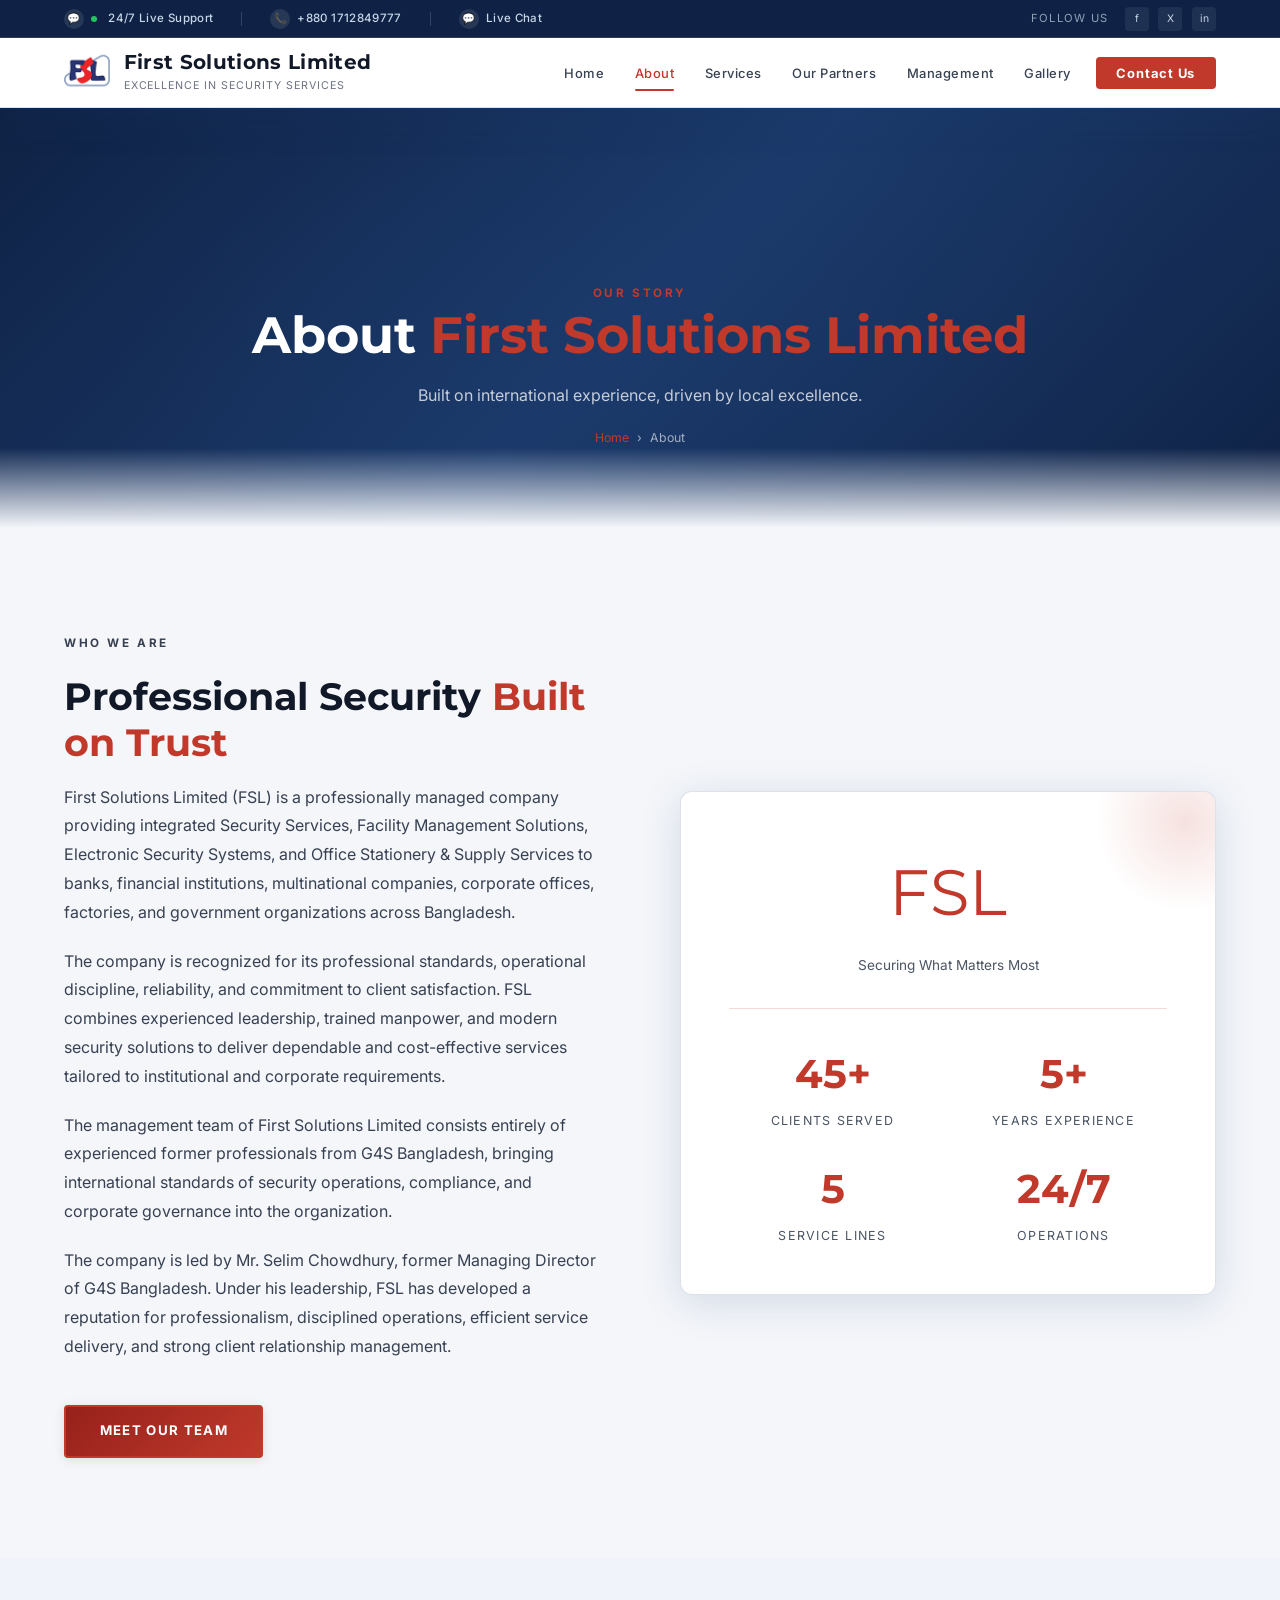
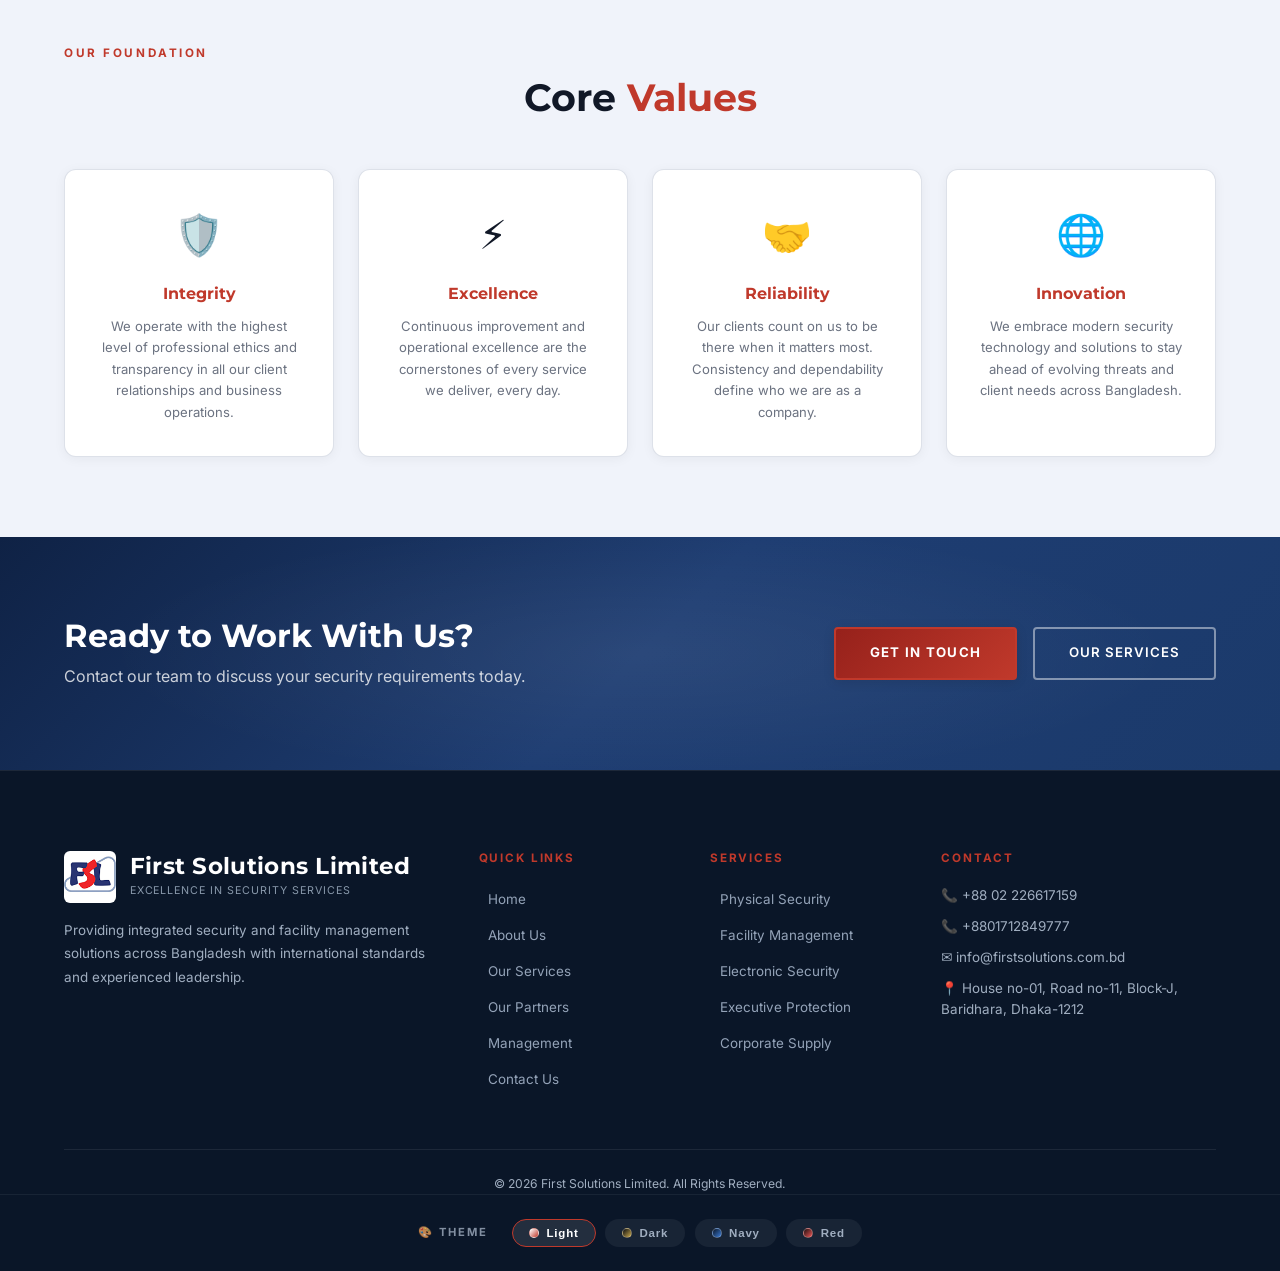
==== about.html @ a6a9eddf "Add facvecon img size adjustment and add loder image" ====
<!doctype html>
<html lang="en">
  <head>
    <meta charset="UTF-8" />
    <meta name="viewport" content="width=device-width, initial-scale=1.0" />
    <title>About Us – First Solutions Limited</title>
    <link rel="icon" type="image/jpeg" href="image/logo/favicon.png" />
    <link rel="shortcut icon" type="image/jpeg" href="image/logo/favicon.png" />
    <link rel="apple-touch-icon" href="image/logo/favicon.png" />
    <meta name="theme-color" content="#1B2A6B" />
    <link rel="stylesheet" href="style.css" />
    <link
      href="https://fonts.googleapis.com/css2?family=Montserrat:wght@600;700;800&family=Poppins:wght@600;700&family=Inter:wght@300;400;500;600&family=Open+Sans:wght@300;400;500;600&display=swap"
      rel="stylesheet"
    />
    <style>
      /* top offset for topbar + navbar */
      body {
        padding-top: 0 !important;
      }
      #topInfoBar + .navbar,
      #topInfoBar ~ nav.navbar {
        position: sticky;
        top: 0;
      }
    </style>
  </head>
  <body>
    <!-- PAGE LOADER -->
    <div id="fsl-loader">
      <div class="loader-logo">
        <img src="image/logo/FSL Logo-01.png" alt="FSL logo" />
      </div>
      <div class="loader-bar-wrap"><div class="loader-bar"></div></div>
      <div class="loader-text">First Solutions Limited</div>
    </div>

    <!-- TOP INFO BAR -->
    <div id="topInfoBar">
      <div class="topbar-inner">
        <div class="topbar-left">
          <a href="#" class="topbar-item">
            <span class="ticon">&#x1F4AC;</span>
            <span class="live-dot"></span>24/7 Live Support
          </a>
          <div class="topbar-divider"></div>
          <a href="tel:+8801712849777" class="topbar-item">
            <span class="ticon">&#x1F4DE;</span>
            +880 1712849777
          </a>
          <div class="topbar-divider"></div>
          <a href="mailto:info@firstsolutions.com.bd" class="topbar-item">
            <span class="ticon">&#x1F4AC;</span>
            Live Chat
          </a>
        </div>
        <div class="topbar-right">
          <span
            style="
              font-size: 0.7rem;
              letter-spacing: 0.12em;
              text-transform: uppercase;
              opacity: 0.7;
            "
            >Follow Us</span
          >
          <div class="topbar-social">
            <a href="#" title="Facebook">f</a>
            <a href="#" title="Twitter">X</a>
            <a href="#" title="LinkedIn">in</a>
          </div>
        </div>
      </div>
    </div>

    <nav class="navbar scrolled" id="navbar">
      <div class="nav-container">
        <a href="index.html" class="logo">
          <img src="image/logo/favicon.png" alt="FSL" class="logo-img" />
          <div class="logo-text-block">
            <span class="logo-name"><h3>First Solutions Limited</h3></span>
            <span class="logo-tagline">Excellence in Security Services</span>
          </div>
        </a>
        <button class="hamburger" id="hamburger">
          <span></span><span></span><span></span>
        </button>
        <ul class="nav-links" id="navLinks">
          <li><a href="index.html">Home</a></li>
          <li><a href="about.html" class="active">About</a></li>
          <li><a href="services.html">Services</a></li>
          <li><a href="partners.html">Our Partners</a></li>
          <li><a href="management.html">Management</a></li>
          <li><a href="gallery.html">Gallery</a></li>
          <li><a href="contact.html" class="nav-cta">Contact Us</a></li>
        </ul>
      </div>
    </nav>

    <section class="page-hero">
      <div class="container">
        <p class="section-eyebrow center">Our Story</p>
        <h1>About <span class="gold">First Solutions Limited</span></h1>
        <p>Built on international experience, driven by local excellence.</p>
        <div class="breadcrumb">
          <a href="index.html">Home</a>
          <span>›</span>
          <span>About</span>
        </div>
      </div>
    </section>

    <section class="about-content">
      <div class="container">
        <div class="about-grid">
          <div class="about-text">
            <p class="section-eyebrow">Who We Are</p>
            <h2 class="section-title">
              Professional Security <span class="gold">Built on Trust</span>
            </h2>
            <p>
              First Solutions Limited (FSL) is a professionally managed company
              providing integrated Security Services, Facility Management
              Solutions, Electronic Security Systems, and Office Stationery &
              Supply Services to banks, financial institutions, multinational
              companies, corporate offices, factories, and government
              organizations across Bangladesh.
            </p>
            <p>
              The company is recognized for its professional standards,
              operational discipline, reliability, and commitment to client
              satisfaction. FSL combines experienced leadership, trained
              manpower, and modern security solutions to deliver dependable and
              cost-effective services tailored to institutional and corporate
              requirements.
            </p>
            <p>
              The management team of First Solutions Limited consists entirely
              of experienced former professionals from G4S Bangladesh, bringing
              international standards of security operations, compliance, and
              corporate governance into the organization.
            </p>
            <p>
              The company is led by Mr. Selim Chowdhury, former Managing
              Director of G4S Bangladesh. Under his leadership, FSL has
              developed a reputation for professionalism, disciplined
              operations, efficient service delivery, and strong client
              relationship management.
            </p>
            <a
              href="management.html"
              class="btn-primary"
              style="margin-top: 1.5rem; display: inline-block"
              >Meet Our Team</a
            >
          </div>
          <div>
            <div class="about-visual">
              <span class="big-num">FSL</span>
              <p
                style="
                  color: var(--grey);
                  margin-top: 0.5rem;
                  font-size: 0.85rem;
                "
              >
                Securing What Matters Most
              </p>
              <div
                style="border-top: 1px solid var(--border); margin: 2rem 0"
              ></div>
              <div
                style="
                  display: grid;
                  grid-template-columns: 1fr 1fr;
                  gap: 1.5rem;
                "
              >
                <div>
                  <span
                    style="
                      font-family: var(--font-display);
                      font-size: 2.5rem;
                      color: var(--gold);
                      font-weight: 700;
                    "
                    >45+</span
                  >
                  <p
                    style="
                      font-size: 0.78rem;
                      color: var(--grey);
                      letter-spacing: 0.1em;
                      text-transform: uppercase;
                      margin-top: 0.25rem;
                    "
                  >
                    Clients Served
                  </p>
                </div>
                <div>
                  <span
                    style="
                      font-family: var(--font-display);
                      font-size: 2.5rem;
                      color: var(--gold);
                      font-weight: 700;
                    "
                    >5+</span
                  >
                  <p
                    style="
                      font-size: 0.78rem;
                      color: var(--grey);
                      letter-spacing: 0.1em;
                      text-transform: uppercase;
                      margin-top: 0.25rem;
                    "
                  >
                    Years Experience
                  </p>
                </div>
                <div>
                  <span
                    style="
                      font-family: var(--font-display);
                      font-size: 2.5rem;
                      color: var(--gold);
                      font-weight: 700;
                    "
                    >5</span
                  >
                  <p
                    style="
                      font-size: 0.78rem;
                      color: var(--grey);
                      letter-spacing: 0.1em;
                      text-transform: uppercase;
                      margin-top: 0.25rem;
                    "
                  >
                    Service Lines
                  </p>
                </div>
                <div>
                  <span
                    style="
                      font-family: var(--font-display);
                      font-size: 2.5rem;
                      color: var(--gold);
                      font-weight: 700;
                    "
                    >24/7</span
                  >
                  <p
                    style="
                      font-size: 0.78rem;
                      color: var(--grey);
                      letter-spacing: 0.1em;
                      text-transform: uppercase;
                      margin-top: 0.25rem;
                    "
                  >
                    Operations
                  </p>
                </div>
              </div>
            </div>
          </div>
        </div>
      </div>
    </section>

    <section class="about-values">
      <div class="container">
        <p class="section-eyebrow center">Our Foundation</p>
        <h2 class="section-title center">
          Core <span class="gold">Values</span>
        </h2>
        <div class="values-grid">
          <div class="value-card">
            <div class="value-icon">🛡️</div>
            <h3>Integrity</h3>
            <p>
              We operate with the highest level of professional ethics and
              transparency in all our client relationships and business
              operations.
            </p>
          </div>
          <div class="value-card">
            <div class="value-icon">⚡</div>
            <h3>Excellence</h3>
            <p>
              Continuous improvement and operational excellence are the
              cornerstones of every service we deliver, every day.
            </p>
          </div>
          <div class="value-card">
            <div class="value-icon">🤝</div>
            <h3>Reliability</h3>
            <p>
              Our clients count on us to be there when it matters most.
              Consistency and dependability define who we are as a company.
            </p>
          </div>
          <div class="value-card">
            <div class="value-icon">🌐</div>
            <h3>Innovation</h3>
            <p>
              We embrace modern security technology and solutions to stay ahead
              of evolving threats and client needs across Bangladesh.
            </p>
          </div>
        </div>
      </div>
    </section>

    <section class="cta-band">
      <div class="container">
        <div class="cta-content">
          <h2>Ready to Work With Us?</h2>
          <p>Contact our team to discuss your security requirements today.</p>
        </div>
        <div class="cta-actions">
          <a href="contact.html" class="btn-primary">Get in Touch</a>
          <a href="services.html" class="btn-outline-light">Our Services</a>
        </div>
      </div>
    </section>

    <footer class="footer">
      <div class="container">
        <div class="footer-grid">
          <div class="footer-brand">
            <div class="footer-logo">
              <img
                src="image/logo/favicon.png"
                alt="FSL"
                class="footer-logo-img"
              />
              <div class="logo-text-block">
                <span
                  class="logo-name"
                  style="color: #ffffff; font-size: 0.95rem"
                  ><h2 style="color: #ffffff">First Solutions Limited</h2></span
                ><span class="logo-tagline" style="color: var(--silver)"
                  >Excellence in Security Services</span
                >
              </div>
            </div>
            <p>
              Providing integrated security and facility management solutions
              across Bangladesh with international standards and experienced
              leadership.
            </p>
          </div>
          <div class="footer-links-col">
            <h4>Quick Links</h4>
            <ul>
              <li><a href="index.html">Home</a></li>
              <li><a href="about.html">About Us</a></li>
              <li><a href="services.html">Our Services</a></li>
              <li><a href="partners.html">Our Partners</a></li>
              <li><a href="management.html">Management</a></li>
              <li><a href="contact.html">Contact Us</a></li>
            </ul>
          </div>
          <div class="footer-links-col">
            <h4>Services</h4>
            <ul>
              <li><a href="services.html#physical">Physical Security</a></li>
              <li><a href="services.html#facility">Facility Management</a></li>
              <li>
                <a href="services.html#electronic">Electronic Security</a>
              </li>
              <li>
                <a href="services.html#executive">Executive Protection</a>
              </li>
              <li><a href="services.html#supply">Corporate Supply</a></li>
            </ul>
          </div>
          <div class="footer-contact-col">
            <h4>Contact</h4>
            <p>📞 +88 02 226617159</p>
            <p>📞 +8801712849777</p>
            <p>✉️ info@firstsolutions.com.bd</p>
            <p>📍 House no-01, Road no-11, Block-J, Baridhara, Dhaka-1212</p>
          </div>
        </div>
        <div class="footer-bottom">
          <p>© 2026 First Solutions Limited. All Rights Reserved.</p>
        </div>
      </div>

      <!-- THEME SWITCHER -->
      <div class="theme-switcher-section">
        <div class="theme-switcher-inner">
          <span class="theme-switcher-label">🎨 Theme</span>
          <div class="theme-btns">
            <button class="theme-btn" data-theme-target="light">
              <span class="swatch"></span> Light
            </button>
            <button class="theme-btn" data-theme-target="dark">
              <span class="swatch"></span> Dark
            </button>
            <button class="theme-btn" data-theme-target="navy">
              <span class="swatch"></span> Navy
            </button>
            <button class="theme-btn" data-theme-target="red">
              <span class="swatch"></span> Red
            </button>
          </div>
        </div>
      </div>
    </footer>

    <script src="main.js"></script>
  </body>
</html>
---- style.css ----
/* ============================================
   FSL – First Solutions Limited
   Multi-Theme System: White/Light + Red + Navy
   ============================================ */

/* ── DEFAULT THEME: Light (White BG + Red + Navy) ── */
:root,
[data-theme="light"] {
  /* ── Core Backgrounds ── */
  --black: #ffffff;
  --dark: #f4f6fa;
  --dark2: #eef1f8;
  --dark3: #e4e9f2;
  --charcoal: #f0f3fa;

  /* ── Brand Red ── */
  --gold: #c0392b;
  --gold-lt: #e05444;
  --gold-dk: #96211b;
  --gold-glow: rgba(192, 57, 43, 0.15);

  /* ── Navy ── */
  --navy: #1b3a6b;
  --navy-lt: #2a559e;
  --navy-dk: #0f2245;
  --navy-mid: #1e3d72;

  /* ── Neutrals ── */
  --silver: #8898aa;
  --white: #111827;
  --off-white: #f4f6fa;
  --grey: #4b5563;
  --grey-lt: #374151;
  --border: rgba(192, 57, 43, 0.18);
  --border-dim: rgba(27, 58, 107, 0.18);

  /* ── Info Bar ── */
  --topbar-bg: #0f2245;
  --topbar-text: #c8d8e8;

  /* ── Card & Surface ── */
  --card-bg: #ffffff;
  --card-border: rgba(27, 58, 107, 0.15);
  --input-bg: #f4f6fa;
  --text-primary: #111827;
  --text-secondary: #374151;
  --text-muted: #6b7280;

  /* ── Misc ── */
  --radius: 4px;
  --radius-lg: 12px;
  --radius-xl: 20px;
  --shadow: 0 8px 40px rgba(27, 58, 107, 0.15);
  --shadow-gold: 0 4px 24px rgba(192, 57, 43, 0.22);
  --font-display: "Montserrat", "Poppins", sans-serif;
  --font-body: "Inter", "Open Sans", system-ui, sans-serif;
  --transition: 0.3s cubic-bezier(0.4, 0, 0.2, 1);

  /* ── Navbar ── */
  --navbar-bg: rgba(255, 255, 255, 0.97);
  --navbar-scrolled: rgba(255, 255, 255, 0.99);
  --nav-link-color: #374151;
  --section-hero-bg: linear-gradient(
    135deg,
    #0f2245 0%,
    #1b3a6b 50%,
    #0f2245 100%
  );
  --page-after-bg: var(--dark);

  /* ── Footer ── */
  --footer-bg: #0a1628;
  --footer-text: #a0aec0;
  --footer-heading: #c0392b;
  --footer-link: #94a3b8;
}

/* ── DARK CLASSIC THEME ── */
[data-theme="dark"] {
  --black: #0a0c10;
  --dark: #0d1117;
  --dark2: #13181f;
  --dark3: #1a2030;
  --charcoal: #161b24;

  --gold: #c9a84c;
  --gold-lt: #dbbe6f;
  --gold-dk: #a07c2e;
  --gold-glow: rgba(201, 168, 76, 0.18);

  --navy: #1b3a6b;
  --navy-lt: #2a559e;
  --navy-dk: #0f2245;
  --navy-mid: #1e3d72;

  --silver: #8898aa;
  --white: #ffffff;
  --off-white: #f4f6fa;
  --grey: #6b7a8d;
  --grey-lt: #a8bbc8;
  --border: rgba(201, 168, 76, 0.15);
  --border-dim: rgba(136, 152, 170, 0.18);

  --topbar-bg: #0f2245;
  --topbar-text: #c8d8e8;

  --card-bg: #13181f;
  --card-border: rgba(136, 152, 170, 0.18);
  --input-bg: #1a2030;
  --text-primary: #ffffff;
  --text-secondary: #a8bbc8;
  --text-muted: #6b7a8d;

  --navbar-bg: rgba(10, 12, 16, 0.97);
  --navbar-scrolled: rgba(10, 12, 16, 0.99);
  --nav-link-color: #a8bbc8;
  --section-hero-bg: linear-gradient(
    135deg,
    #0a0c10 0%,
    #0e1a3a 50%,
    #0a0c10 100%
  );
  --page-after-bg: var(--dark);

  --footer-bg: #0d1117;
  --footer-text: #6b7a8d;
  --footer-heading: #c9a84c;
  --footer-link: #6b7a8d;

  --shadow: 0 8px 40px rgba(0, 0, 0, 0.7);
  --shadow-gold: 0 4px 24px rgba(201, 168, 76, 0.25);
}

/* ── NAVY PROFESSIONAL THEME ── */
[data-theme="navy"] {
  --black: #0a1628;
  --dark: #0d1f3c;
  --dark2: #122545;
  --dark3: #1a2f55;
  --charcoal: #0f1c38;

  --gold: #e8b84b;
  --gold-lt: #f2ca6a;
  --gold-dk: #c49330;
  --gold-glow: rgba(232, 184, 75, 0.18);

  --navy: #3a7bd5;
  --navy-lt: #5b96e8;
  --navy-dk: #1e4fa0;
  --navy-mid: #2e68c0;

  --silver: #7a9cc0;
  --white: #ffffff;
  --off-white: #e8f0fc;
  --grey: #5a7a9a;
  --grey-lt: #8ab0d0;
  --border: rgba(232, 184, 75, 0.18);
  --border-dim: rgba(58, 123, 213, 0.2);

  --topbar-bg: #060e1e;
  --topbar-text: #8ab0d0;

  --card-bg: #122545;
  --card-border: rgba(58, 123, 213, 0.2);
  --input-bg: #1a2f55;
  --text-primary: #ffffff;
  --text-secondary: #8ab0d0;
  --text-muted: #5a7a9a;

  --navbar-bg: rgba(10, 22, 40, 0.97);
  --navbar-scrolled: rgba(10, 22, 40, 0.99);
  --nav-link-color: #8ab0d0;
  --section-hero-bg: linear-gradient(
    135deg,
    #060e1e 0%,
    #0d1f3c 50%,
    #060e1e 100%
  );
  --page-after-bg: var(--dark);

  --footer-bg: #060e1e;
  --footer-text: #5a7a9a;
  --footer-heading: #e8b84b;
  --footer-link: #5a7a9a;

  --shadow: 0 8px 40px rgba(0, 0, 0, 0.7);
  --shadow-gold: 0 4px 24px rgba(232, 184, 75, 0.25);
}

/* ── RED POWER THEME ── */
[data-theme="red"] {
  --black: #0f0505;
  --dark: #150a0a;
  --dark2: #1e0f0f;
  --dark3: #2a1515;
  --charcoal: #1a0c0c;

  --gold: #e85555;
  --gold-lt: #f07070;
  --gold-dk: #c03030;
  --gold-glow: rgba(232, 85, 85, 0.18);

  --navy: #c0392b;
  --navy-lt: #e05444;
  --navy-dk: #8b2020;
  --navy-mid: #a83028;

  --silver: #9a8080;
  --white: #ffffff;
  --off-white: #fdf0f0;
  --grey: #6b5555;
  --grey-lt: #c0a0a0;
  --border: rgba(232, 85, 85, 0.18);
  --border-dim: rgba(200, 80, 80, 0.18);

  --topbar-bg: #1a0808;
  --topbar-text: #d0a0a0;

  --card-bg: #1e0f0f;
  --card-border: rgba(200, 80, 80, 0.2);
  --input-bg: #2a1515;
  --text-primary: #ffffff;
  --text-secondary: #c0a0a0;
  --text-muted: #6b5555;

  --navbar-bg: rgba(15, 5, 5, 0.97);
  --navbar-scrolled: rgba(15, 5, 5, 0.99);
  --nav-link-color: #c0a0a0;
  --section-hero-bg: linear-gradient(
    135deg,
    #0f0505 0%,
    #2a0c0c 50%,
    #0f0505 100%
  );
  --page-after-bg: var(--dark);

  --footer-bg: #0a0303;
  --footer-text: #6b5555;
  --footer-heading: #e85555;
  --footer-link: #6b5555;

  --shadow: 0 8px 40px rgba(0, 0, 0, 0.8);
  --shadow-gold: 0 4px 24px rgba(232, 85, 85, 0.3);
}

*,
*::before,
*::after {
  box-sizing: border-box;
  margin: 0;
  padding: 0;
}
html {
  scroll-behavior: smooth;
}
body {
  font-family: var(--font-body);
  background: var(--black);
  color: var(--white);
  line-height: 1.65;
  overflow-x: hidden;
  transition:
    background 0.4s ease,
    color 0.4s ease;
}

/* ══════════════════════════════════════
   PAGE LOADER
   ══════════════════════════════════════ */
#fsl-loader {
  position: fixed;
  inset: 0;
  background: var(--navy-dk);
  z-index: 99999;
  display: flex;
  flex-direction: column;
  align-items: center;
  justify-content: center;
  gap: 1.5rem;
  transition:
    opacity 0.6s ease,
    visibility 0.6s ease;
}
#fsl-loader.loaded {
  opacity: 0;
  visibility: hidden;
  pointer-events: none;
}
.loader-logo {
  font-family: var(--font-display);
  font-size: 2.8rem;
  font-weight: 700;
  color: #fff;
  letter-spacing: 0.1em;
  animation: loaderPulse 1.5s ease-in-out infinite;
}
.loader-bar-wrap {
  width: 180px;
  height: 3px;
  background: rgba(255, 255, 255, 0.2);
  border-radius: 2px;
  overflow: hidden;
}
.loader-bar {
  height: 100%;
  background: linear-gradient(90deg, #fff, rgba(255, 255, 255, 0.7));
  border-radius: 2px;
  animation: loaderFill 1.6s ease-out forwards;
}
.loader-text {
  font-size: 0.7rem;
  letter-spacing: 0.25em;
  text-transform: uppercase;
  color: rgba(255, 255, 255, 0.7);
  animation: loaderFade 1.6s ease-out forwards;
}
.loader-logo img {
  height: 100px;
  width: 100px;
  object-fit: contain;
  flex-shrink: 0;
  display: block;
}

@keyframes loaderPulse {
  0%,
  100% {
    opacity: 0.7;
    transform: scale(0.97);
  }
  50% {
    opacity: 1;
    transform: scale(1);
  }
}
@keyframes loaderFill {
  from {
    width: 0%;
  }
  to {
    width: 100%;
  }
}
@keyframes loaderFade {
  0% {
    opacity: 0;
  }
  30% {
    opacity: 1;
  }
  100% {
    opacity: 1;
  }
}

/* ══════════════════════════════════════
   TOP INFO BAR
   ══════════════════════════════════════ */
#topInfoBar {
  background: var(--topbar-bg);
  border-bottom: 1px solid rgba(201, 168, 76, 0.2);
  padding: 0.42rem 0;
  transition:
    max-height 0.4s ease,
    opacity 0.35s ease,
    padding 0.35s ease;
  max-height: 50px;
  overflow: hidden;
  position: relative;
  z-index: 1001;
}
#topInfoBar.hidden {
  max-height: 0;
  opacity: 0;
  padding: 0;
}
.topbar-inner {
  max-width: 1200px;
  margin: 0 auto;
  padding: 0 24px;
  display: flex;
  align-items: center;
  justify-content: space-between;
  gap: 1rem;
}
.topbar-left {
  display: flex;
  align-items: center;
  gap: 1.75rem;
}
.topbar-item {
  display: flex;
  align-items: center;
  gap: 0.45rem;
  font-size: 0.72rem;
  font-weight: 500;
  color: var(--topbar-text);
  text-decoration: none;
  letter-spacing: 0.03em;
  transition: color 0.25s;
}
.topbar-item:hover {
  color: var(--gold-lt);
}
.topbar-item .ticon {
  display: flex;
  align-items: center;
  justify-content: center;
  width: 20px;
  height: 20px;
  background: rgba(255, 255, 255, 0.1);
  border-radius: 50%;
  font-size: 0.65rem;
  flex-shrink: 0;
  transition: background 0.25s;
}
.topbar-item:hover .ticon {
  background: rgba(255, 255, 255, 0.2);
}
.topbar-right {
  display: flex;
  align-items: center;
  gap: 1rem;
  font-size: 0.72rem;
  color: var(--topbar-text);
}
.topbar-social {
  display: flex;
  align-items: center;
  gap: 0.6rem;
}
.topbar-social a {
  width: 24px;
  height: 24px;
  background: rgba(255, 255, 255, 0.07);
  border-radius: 4px;
  display: flex;
  align-items: center;
  justify-content: center;
  font-size: 0.65rem;
  color: var(--topbar-text);
  text-decoration: none;
  transition: 0.25s;
}
.topbar-social a:hover {
  background: var(--gold);
  color: #fff;
}
.topbar-divider {
  width: 1px;
  height: 14px;
  background: rgba(255, 255, 255, 0.15);
}
.live-dot {
  display: inline-block;
  width: 6px;
  height: 6px;
  background: #22c55e;
  border-radius: 50%;
  margin-right: 4px;
  animation: livePulse 1.8s ease-in-out infinite;
}
@keyframes livePulse {
  0%,
  100% {
    opacity: 1;
    transform: scale(1);
  }
  50% {
    opacity: 0.5;
    transform: scale(0.7);
  }
}

/* ══════════════════════════════════════
   NAVBAR
   ══════════════════════════════════════ */
.navbar {
  position: sticky;
  top: 0;
  left: 0;
  right: 0;
  z-index: 1000;
  background: var(--navbar-bg);
  backdrop-filter: blur(16px);
  -webkit-backdrop-filter: blur(16px);
  border-bottom: 1px solid var(--border);
  padding: 0.7rem 0;
  transition: var(--transition);
  box-shadow: var(--shadow);
}
.navbar.scrolled {
  background: var(--navbar-scrolled);
  border-bottom: 2px solid var(--gold);
  padding: 0.55rem 0;
  box-shadow: 0 4px 32px rgba(0, 0, 0, 0.15);
}
.navbar-wrapper {
  position: fixed;
  top: 0;
  left: 0;
  right: 0;
  z-index: 1000;
}
.nav-container {
  max-width: 1200px;
  margin: 0 auto;
  padding: 0 24px;
  display: flex;
  align-items: center;
  justify-content: space-between;
}
.logo {
  text-decoration: none;
  display: flex;
  align-items: center;
  gap: 0.85rem;
}
.logo-text-block {
  display: flex;
  flex-direction: column;
  gap: 2px;
}
.logo-name {
  font-family: var(--font-display);
  font-size: 1.05rem;
  font-weight: 700;
  color: var(--text-primary);
  line-height: 1.2;
  letter-spacing: 0.02em;
}
.logo-tagline {
  font-size: 0.67rem;
  font-weight: 400;
  color: var(--text-muted);
  letter-spacing: 0.09em;
  text-transform: uppercase;
}
.logo-img {
  height: 46px;
  width: 46px;
  object-fit: contain;
  border-radius: 6px;
  flex-shrink: 0;
  display: block;
}
.logo:hover .logo-img {
  opacity: 0.88;
}
.nav-links {
  list-style: none;
  display: flex;
  align-items: center;
  gap: 0.2rem;
}
.nav-links a {
  text-decoration: none;
  color: var(--nav-link-color);
  font-size: 0.81rem;
  font-weight: 500;
  letter-spacing: 0.04em;
  padding: 0.5rem 0.85rem;
  border-radius: var(--radius);
  transition: var(--transition);
  position: relative;
}
.nav-links a::after {
  content: "";
  position: absolute;
  bottom: -2px;
  left: 50%;
  right: 50%;
  height: 2px;
  background: var(--gold);
  border-radius: 1px;
  transition:
    left 0.3s ease,
    right 0.3s ease;
}
.nav-links a:hover::after,
.nav-links a.active::after {
  left: 0.85rem;
  right: 0.85rem;
}
.nav-links a:hover,
.nav-links a.active {
  color: var(--gold);
}
.nav-links .nav-cta {
  background: var(--gold);
  color: #fff !important;
  font-weight: 700;
  padding: 0.5rem 1.3rem;
  margin-left: 0.5rem;
  border-radius: var(--radius);
  letter-spacing: 0.06em;
}
.nav-links .nav-cta::after {
  display: none;
}
.nav-links .nav-cta:hover {
  background: var(--gold-lt);
  transform: translateY(-1px);
}
.hamburger {
  display: none;
  flex-direction: column;
  gap: 5px;
  cursor: pointer;
  background: none;
  border: none;
  padding: 4px;
}
.hamburger span {
  display: block;
  width: 22px;
  height: 2px;
  background: var(--gold);
  transition: var(--transition);
  border-radius: 1px;
}
.hamburger.active span:nth-child(1) {
  transform: translateY(7px) rotate(45deg);
}
.hamburger.active span:nth-child(2) {
  opacity: 0;
}
.hamburger.active span:nth-child(3) {
  transform: translateY(-7px) rotate(-45deg);
}

/* ══════════════════════════════════════
   UTILITIES
   ══════════════════════════════════════ */
.container {
  max-width: 1200px;
  margin: 0 auto;
  padding: 0 24px;
}
.center {
  text-align: center;
}
.gold {
  color: var(--gold);
}

h1,
h2,
h3,
h4 {
  font-family: var(--font-display);
  line-height: 1.2;
  color: var(--text-primary);
}
.section-eyebrow {
  font-family: var(--font-body);
  font-size: 0.73rem;
  font-weight: 700;
  letter-spacing: 0.22em;
  text-transform: uppercase;
  color: var(--gold);
  margin-bottom: 0.75rem;
  display: inline-block;
}
.section-title {
  font-size: clamp(1.8rem, 3vw, 2.5rem);
  margin-bottom: 1rem;
}
.section-sub {
  color: var(--grey-lt);
  max-width: 560px;
  margin: 0 auto 3rem;
}

/* ══════════════════════════════════════
   BUTTONS
   ══════════════════════════════════════ */
.btn-primary {
  display: inline-block;
  background: linear-gradient(135deg, var(--gold-dk), var(--gold));
  color: #fff;
  font-weight: 700;
  font-size: 0.83rem;
  letter-spacing: 0.1em;
  text-transform: uppercase;
  padding: 0.85rem 2.1rem;
  border-radius: var(--radius);
  text-decoration: none;
  transition: var(--transition);
  border: 2px solid var(--gold);
  box-shadow: 0 2px 12px rgba(0, 0, 0, 0.1);
}
.btn-primary:hover {
  background: linear-gradient(135deg, var(--gold), var(--gold-lt));
  transform: translateY(-2px);
  box-shadow: var(--shadow-gold);
}
.btn-outline {
  display: inline-block;
  background: transparent;
  color: var(--text-primary);
  font-weight: 600;
  font-size: 0.83rem;
  letter-spacing: 0.08em;
  text-transform: uppercase;
  padding: 0.85rem 2.1rem;
  border-radius: var(--radius);
  text-decoration: none;
  transition: var(--transition);
  border: 2px solid var(--border-dim);
}
.btn-outline:hover {
  background: var(--dark2);
  border-color: var(--gold);
  transform: translateY(-2px);
}
.btn-outline-light {
  display: inline-block;
  background: transparent;
  color: #fff;
  font-weight: 600;
  font-size: 0.83rem;
  letter-spacing: 0.08em;
  text-transform: uppercase;
  padding: 0.85rem 2.1rem;
  border-radius: var(--radius);
  text-decoration: none;
  transition: var(--transition);
  border: 2px solid rgba(255, 255, 255, 0.45);
}
.btn-outline-light:hover {
  background: rgba(255, 255, 255, 0.12);
  border-color: #fff;
}

/* ══════════════════════════════════════
   HERO SLIDER
   ══════════════════════════════════════ */
.hero-clean {
  position: relative;
  width: 100%;
  height: 82vh;
  min-height: 480px;
  max-height: 780px;
  overflow: hidden;
  background: #080b14;
}
.hero-clean .slide {
  position: absolute;
  inset: 0;
  background-size: cover;
  background-position: center;
  opacity: 0;
  transition: opacity 1.4s ease;
}
.hero-clean .slide.active {
  opacity: 1;
}
.hero-clean::after {
  content: "";
  position: absolute;
  bottom: 0;
  left: 0;
  right: 0;
  height: 160px;
  background: linear-gradient(to top, rgba(10, 12, 16, 0.8), transparent);
  pointer-events: none;
  z-index: 2;
}
.slide-arrow {
  position: absolute;
  top: 50%;
  transform: translateY(-50%);
  z-index: 10;
  background: rgba(27, 58, 107, 0.55);
  border: 1px solid rgba(255, 255, 255, 0.3);
  color: #fff;
  width: 50px;
  height: 50px;
  border-radius: 50%;
  font-size: 1.4rem;
  cursor: pointer;
  display: flex;
  align-items: center;
  justify-content: center;
  transition: 0.3s;
  backdrop-filter: blur(6px);
}
.slide-arrow:hover {
  background: var(--gold);
  border-color: var(--gold);
  color: #fff;
}
.slide-arrow.prev {
  left: 24px;
}
.slide-arrow.next {
  right: 24px;
}
.slide-dots {
  position: absolute;
  bottom: 18px;
  left: 50%;
  transform: translateX(-50%);
  display: flex;
  gap: 8px;
  z-index: 10;
}
.sdot {
  width: 9px;
  height: 9px;
  border-radius: 50%;
  background: rgba(255, 255, 255, 0.4);
  border: 1px solid rgba(255, 255, 255, 0.6);
  cursor: pointer;
  transition: 0.3s;
}
.sdot.active {
  background: var(--gold);
  border-color: var(--gold);
  width: 26px;
  border-radius: 5px;
}

/* ══════════════════════════════════════
   HERO INFO STRIP
   ══════════════════════════════════════ */
.hero-info-strip {
  background: var(--dark2);
  border-top: 1px solid var(--border-dim);
  padding: 52px 0 44px;
  border-bottom: 3px solid var(--gold);
}
.hero-info-inner {
  max-width: 1200px;
  margin: 0 auto;
  padding: 0 24px;
  display: grid;
  grid-template-columns: 1fr auto;
  gap: 56px;
  align-items: center;
}
.hero-info-text h2 {
  font-family: var(--font-display);
  font-size: 1.65rem;
  color: var(--text-primary);
  margin-bottom: 0.85rem;
}
.hero-info-text p {
  font-size: 0.95rem;
  color: var(--text-secondary);
  line-height: 1.8;
  max-width: 540px;
}
.hero-info-text p a {
  color: var(--navy);
  text-decoration: none;
  font-weight: 600;
}
.hero-info-text p a:hover {
  color: var(--gold);
}
.hero-stats-circles {
  display: flex;
  gap: 20px;
  align-items: center;
  flex-wrap: nowrap;
}
.stat-circle {
  width: 125px;
  height: 125px;
  border-radius: 50%;
  background: linear-gradient(135deg, var(--gold-dk), var(--gold));
  display: flex;
  flex-direction: column;
  align-items: center;
  justify-content: center;
  text-align: center;
  flex-shrink: 0;
  box-shadow: 0 4px 20px rgba(0, 0, 0, 0.15);
  transition:
    transform 0.3s ease,
    box-shadow 0.3s ease;
}
.stat-circle:hover {
  transform: scale(1.05);
  box-shadow: var(--shadow-gold);
}
.stat-circle .num {
  font-family: var(--font-display);
  font-size: 1.7rem;
  font-weight: 700;
  color: #fff;
  line-height: 1;
}
.stat-circle .lbl {
  font-size: 0.59rem;
  color: rgba(255, 255, 255, 0.9);
  letter-spacing: 0.04em;
  margin-top: 5px;
  padding: 0 10px;
  line-height: 1.4;
}
.hero-info-btns {
  display: flex;
  gap: 1rem;
  margin-top: 1.75rem;
  flex-wrap: wrap;
}

/* ══════════════════════════════════════
   TICKER
   ══════════════════════════════════════ */
.ticker-wrap {
  background: linear-gradient(
    90deg,
    var(--navy-dk),
    var(--navy),
    var(--navy-dk)
  );
  overflow: hidden;
  padding: 0.7rem 0;
  border-top: 1px solid rgba(255, 255, 255, 0.1);
  border-bottom: 1px solid rgba(255, 255, 255, 0.1);
}
.ticker-track {
  display: inline-flex;
  white-space: nowrap;
  animation: ticker 30s linear infinite;
}
.ticker-track span {
  font-size: 0.73rem;
  font-weight: 600;
  letter-spacing: 0.14em;
  text-transform: uppercase;
  color: rgba(255, 255, 255, 0.85);
  padding: 0 1.5rem;
}
.ticker-track .sep {
  padding: 0;
  color: var(--gold-lt);
  opacity: 0.9;
}
@keyframes ticker {
  from {
    transform: translateX(0);
  }
  to {
    transform: translateX(-50%);
  }
}

/* ══════════════════════════════════════
   INTRO SECTION
   ══════════════════════════════════════ */
.intro-section {
  padding: 100px 0;
  background: var(--dark);
}
.intro-grid {
  display: grid;
  grid-template-columns: 1fr 1fr;
  gap: 80px;
  align-items: start;
}
.intro-text p {
  color: var(--text-secondary);
  margin-bottom: 1rem;
  line-height: 1.8;
}
.intro-features {
  display: grid;
  grid-template-columns: 1fr 1fr;
  gap: 1.25rem;
}
.feature-card {
  background: var(--card-bg);
  border: 1px solid var(--card-border);
  border-radius: var(--radius-lg);
  padding: 1.5rem;
  transition: var(--transition);
  position: relative;
  overflow: hidden;
}
.feature-card::before {
  content: "";
  position: absolute;
  top: 0;
  left: 0;
  right: 0;
  height: 2px;
  background: linear-gradient(90deg, transparent, var(--gold), transparent);
  opacity: 0;
  transition: 0.3s;
}
.feature-card:hover {
  border-color: var(--gold);
  transform: translateY(-4px);
  box-shadow: var(--shadow-gold);
}
.feature-card:hover::before {
  opacity: 1;
}
.feature-icon {
  font-size: 1.75rem;
  margin-bottom: 0.75rem;
}
.feature-card h3 {
  font-size: 1rem;
  margin-bottom: 0.5rem;
  color: var(--text-primary);
}
.feature-card p {
  font-size: 0.84rem;
  color: var(--text-muted);
  line-height: 1.65;
}

/* ══════════════════════════════════════
   SERVICES PREVIEW
   ══════════════════════════════════════ */
.services-preview {
  padding: 100px 0;
  background: var(--charcoal);
}
.services-grid {
  display: grid;
  grid-template-columns: repeat(3, 1fr);
  gap: 1.5rem;
  margin-top: 1rem;
}
.service-card {
  background: var(--card-bg);
  border: 1px solid var(--card-border);
  border-radius: var(--radius-lg);
  overflow: hidden;
  text-decoration: none;
  color: inherit;
  transition: var(--transition);
  display: flex;
  flex-direction: column;
}
.service-card:hover {
  border-color: var(--gold);
  transform: translateY(-6px);
  box-shadow: var(--shadow);
}
.service-img {
  height: 180px;
  background-size: cover;
  background-position: center;
  position: relative;
  overflow: hidden;
}
.service-img::after {
  content: "";
  position: absolute;
  inset: 0;
  background: linear-gradient(to top, rgba(0, 0, 0, 0.6) 0%, transparent 55%);
}
.service-body {
  padding: 1.5rem;
  flex: 1;
  display: flex;
  flex-direction: column;
  gap: 0.5rem;
}
.service-body h3 {
  font-size: 1.08rem;
  color: var(--gold);
}
.service-body p {
  font-size: 0.84rem;
  color: var(--text-secondary);
  flex: 1;
  line-height: 1.65;
}
.learn-more {
  font-size: 0.77rem;
  font-weight: 600;
  letter-spacing: 0.1em;
  color: var(--gold);
  text-transform: uppercase;
  margin-top: 0.5rem;
  display: inline-flex;
  align-items: center;
  gap: 0.3rem;
  transition: 0.3s;
}
.service-card:hover .learn-more {
  gap: 0.6rem;
}
.service-card-cta {
  background: linear-gradient(135deg, var(--dark2), var(--dark3));
  border: 1px solid rgba(201, 168, 76, 0.3);
  align-items: center;
  justify-content: center;
}
.service-card-cta:hover {
  background: linear-gradient(
    135deg,
    rgba(192, 57, 43, 0.07),
    rgba(27, 58, 107, 0.1)
  );
}
.service-cta-inner {
  padding: 2.5rem 1.5rem;
  text-align: center;
}
.service-cta-icon {
  font-size: 2.5rem;
  color: var(--gold);
  display: block;
  margin-bottom: 1rem;
}
.service-cta-inner h3 {
  font-size: 1.2rem;
  margin-bottom: 0.75rem;
  color: var(--text-primary);
}
.service-cta-inner p {
  font-size: 0.84rem;
  color: var(--text-secondary);
  margin-bottom: 1rem;
}

/* ══════════════════════════════════════
   PARTNERS STRIP
   ══════════════════════════════════════ */
.partners-strip {
  padding: 80px 0;
  background: var(--dark2);
}
.partners-carousel-wrap {
  overflow: hidden;
  padding: 1.5rem 0;
  position: relative;
}
.partners-carousel-wrap::before,
.partners-carousel-wrap::after {
  content: "";
  position: absolute;
  top: 0;
  bottom: 0;
  width: 120px;
  z-index: 2;
  pointer-events: none;
}
.partners-carousel-wrap::before {
  left: 0;
  background: linear-gradient(to right, var(--dark2), transparent);
}
.partners-carousel-wrap::after {
  right: 0;
  background: linear-gradient(to left, var(--dark2), transparent);
}
.partners-carousel-track {
  display: flex;
  align-items: center;
  gap: 2rem;
  animation: partnersScrollSlow 55s linear infinite;
  width: max-content;
}
.partners-carousel-track:hover {
  animation-play-state: paused;
}
@keyframes partnersScrollSlow {
  from {
    transform: translateX(0);
  }
  to {
    transform: translateX(-50%);
  }
}
.partner-logo-slide {
  background: var(--dark3);
  border: 1px solid var(--card-border);
  border-radius: var(--radius-lg);
  padding: 0.85rem 1.75rem;
  white-space: nowrap;
  font-size: 0.87rem;
  font-weight: 700;
  letter-spacing: 0.06em;
  color: var(--text-secondary);
  transition: var(--transition);
  flex-shrink: 0;
  min-width: 150px;
  text-align: center;
  display: flex;
  align-items: center;
  justify-content: center;
}
.partner-logo-slide:hover {
  border-color: var(--gold);
  color: var(--text-primary);
  background: rgba(192, 57, 43, 0.05);
}
.partner-logo-slide img {
  width: 120px;
  height: 80px;
  object-fit: contain;
  display: block;
}

/* ══════════════════════════════════════
   CTA BAND
   ══════════════════════════════════════ */
.cta-band {
  padding: 80px 0;
  background: linear-gradient(
    135deg,
    var(--navy-dk) 0%,
    var(--navy-mid) 50%,
    var(--navy) 100%
  );
  position: relative;
  overflow: hidden;
}
.cta-band::before {
  content: "";
  position: absolute;
  inset: 0;
  background: radial-gradient(
    ellipse 60% 80% at 50% 50%,
    rgba(255, 255, 255, 0.06) 0%,
    transparent 70%
  );
}
.cta-band .container {
  display: flex;
  align-items: center;
  justify-content: space-between;
  gap: 2rem;
  flex-wrap: wrap;
  position: relative;
  z-index: 1;
}
.cta-content h2 {
  font-family: var(--font-display);
  font-size: 2rem;
  color: #fff;
  margin-bottom: 0.5rem;
}
.cta-content p {
  color: rgba(255, 255, 255, 0.78);
}
.cta-actions {
  display: flex;
  gap: 1rem;
  flex-wrap: wrap;
}

/* ══════════════════════════════════════
   FOOTER
   ══════════════════════════════════════ */
.footer {
  background: var(--footer-bg);
  border-top: 1px solid rgba(255, 255, 255, 0.08);
  padding: 80px 0 0;
}
.footer-grid {
  display: grid;
  grid-template-columns: 2fr 1fr 1fr 1.5fr;
  gap: 3rem;
  padding-bottom: 3rem;
  border-bottom: 1px solid rgba(255, 255, 255, 0.08);
}
.footer-brand .footer-logo {
  display: flex;
  align-items: center;
  gap: 0.85rem;
  margin-bottom: 1rem;
}
.footer-brand p {
  font-size: 0.84rem;
  color: var(--footer-text);
  line-height: 1.75;
}
.footer-logo-img {
  height: 52px;
  width: 52px;
  object-fit: contain;
  border-radius: 6px;
  display: block;
}
.footer-links-col h4,
.footer-contact-col h4 {
  font-size: 0.73rem;
  letter-spacing: 0.16em;
  text-transform: uppercase;
  color: var(--footer-heading);
  margin-bottom: 1.25rem;
  font-family: var(--font-body);
  font-weight: 700;
}
.footer-links-col ul {
  list-style: none;
}
.footer-links-col ul li {
  margin-bottom: 0.6rem;
}
.footer-links-col ul a {
  text-decoration: none;
  color: var(--footer-link);
  font-size: 0.84rem;
  transition: var(--transition);
  display: inline-flex;
  align-items: center;
  gap: 0.3rem;
}
.footer-links-col ul a::before {
  content: "›";
  color: var(--footer-heading);
  opacity: 0;
  transition: 0.2s;
}
.footer-links-col ul a:hover {
  color: #fff;
  padding-left: 8px;
}
.footer-links-col ul a:hover::before {
  opacity: 1;
}
.footer-contact-col p {
  font-size: 0.84rem;
  color: var(--footer-text);
  margin-bottom: 0.6rem;
  line-height: 1.6;
}
.footer-bottom {
  padding: 1.5rem 0 0;
  text-align: center;
  color: var(--footer-text);
  font-size: 0.76rem;
}

/* ══════════════════════════════════════
   THEME SWITCHER IN FOOTER
   ══════════════════════════════════════ */
.theme-switcher-section {
  background: var(--footer-bg);
  border-top: 1px solid rgba(255, 255, 255, 0.06);
  padding: 1.5rem 0;
}
.theme-switcher-inner {
  max-width: 1200px;
  margin: 0 auto;
  padding: 0 24px;
  display: flex;
  align-items: center;
  justify-content: center;
  gap: 1.5rem;
  flex-wrap: wrap;
}
.theme-switcher-label {
  font-size: 0.7rem;
  font-weight: 700;
  letter-spacing: 0.18em;
  text-transform: uppercase;
  color: var(--footer-text);
  opacity: 0.8;
}
.theme-btns {
  display: flex;
  gap: 0.6rem;
  flex-wrap: wrap;
  justify-content: center;
}
.theme-btn {
  display: flex;
  align-items: center;
  gap: 0.45rem;
  padding: 0.45rem 1rem;
  border-radius: 20px;
  border: 1.5px solid transparent;
  font-size: 0.72rem;
  font-weight: 600;
  letter-spacing: 0.07em;
  cursor: pointer;
  transition: all 0.25s ease;
  background: rgba(255, 255, 255, 0.06);
  color: var(--footer-text);
}
.theme-btn:hover {
  background: rgba(255, 255, 255, 0.12);
  color: #fff;
}
.theme-btn.active {
  border-color: currentColor;
  color: #fff;
  background: rgba(255, 255, 255, 0.1);
}
.theme-btn .swatch {
  width: 10px;
  height: 10px;
  border-radius: 50%;
  flex-shrink: 0;
  border: 1.5px solid rgba(255, 255, 255, 0.3);
}
.theme-btn[data-theme-target="light"] .swatch {
  background: linear-gradient(135deg, #ffffff, #c0392b);
}
.theme-btn[data-theme-target="dark"] .swatch {
  background: linear-gradient(135deg, #0a0c10, #c9a84c);
}
.theme-btn[data-theme-target="navy"] .swatch {
  background: linear-gradient(135deg, #0a1628, #3a7bd5);
}
.theme-btn[data-theme-target="red"] .swatch {
  background: linear-gradient(135deg, #1e0f0f, #e85555);
}
.theme-btn[data-theme-target="light"].active {
  border-color: #c0392b;
}
.theme-btn[data-theme-target="dark"].active {
  border-color: #c9a84c;
}
.theme-btn[data-theme-target="navy"].active {
  border-color: #3a7bd5;
}
.theme-btn[data-theme-target="red"].active {
  border-color: #e85555;
}

/* ══════════════════════════════════════
   PAGE HERO (Sub-pages)
   ══════════════════════════════════════ */
.page-hero {
  padding: 160px 0 80px;
  background: var(--section-hero-bg);
  position: relative;
  overflow: hidden;
  text-align: center;
}
.page-hero::before {
  content: "";
  position: absolute;
  inset: 0;
  background: radial-gradient(
    ellipse 60% 80% at 50% 50%,
    rgba(27, 58, 107, 0.3) 0%,
    transparent 70%
  );
}
.page-hero::after {
  content: "";
  position: absolute;
  bottom: 0;
  left: 0;
  right: 0;
  height: 80px;
  background: linear-gradient(to top, var(--dark) 0%, transparent 100%);
}
.page-hero h1 {
  font-size: clamp(2.2rem, 4vw, 3.5rem);
  position: relative;
  z-index: 1;
  color: #fff !important;
}
.page-hero p {
  color: rgba(255, 255, 255, 0.75);
  max-width: 560px;
  margin: 1rem auto 0;
  position: relative;
  z-index: 1;
}
.page-hero .section-eyebrow {
  color: var(--gold);
}
.breadcrumb {
  display: flex;
  justify-content: center;
  gap: 0.5rem;
  margin-top: 1.25rem;
  font-size: 0.77rem;
  position: relative;
  z-index: 1;
}
.breadcrumb a {
  color: var(--gold);
  text-decoration: none;
}
.breadcrumb span {
  color: rgba(255, 255, 255, 0.6);
}

/* ══════════════════════════════════════
   ABOUT PAGE
   ══════════════════════════════════════ */
.about-content {
  padding: 100px 0;
  background: var(--dark);
}
.about-grid {
  display: grid;
  grid-template-columns: 1fr 1fr;
  gap: 80px;
  align-items: center;
}
.about-text p {
  color: var(--text-secondary);
  margin-bottom: 1.25rem;
  line-height: 1.8;
}
.about-visual {
  background: var(--card-bg);
  border: 1px solid var(--card-border);
  border-radius: var(--radius-lg);
  padding: 3rem;
  text-align: center;
  position: relative;
  overflow: hidden;
  box-shadow: var(--shadow);
}
.about-visual::before {
  content: "";
  position: absolute;
  top: -60px;
  right: -60px;
  width: 180px;
  height: 180px;
  border-radius: 50%;
  background: radial-gradient(circle, var(--gold-glow) 0%, transparent 70%);
}
.about-visual .big-num {
  font-family: var(--font-display);
  font-size: 4rem;
  color: var(--gold);
  display: block;
}
.about-values {
  padding: 80px 0;
  background: var(--charcoal);
}
.values-grid {
  display: grid;
  grid-template-columns: repeat(4, 1fr);
  gap: 1.5rem;
  margin-top: 3rem;
}
.value-card {
  background: var(--card-bg);
  border: 1px solid var(--card-border);
  border-radius: var(--radius-lg);
  padding: 2rem;
  text-align: center;
  transition: var(--transition);
  position: relative;
  overflow: hidden;
  box-shadow: 0 2px 12px rgba(0, 0, 0, 0.05);
}
.value-card::after {
  content: "";
  position: absolute;
  bottom: 0;
  left: 0;
  right: 0;
  height: 3px;
  background: linear-gradient(90deg, var(--navy), var(--gold));
  opacity: 0;
  transition: 0.3s;
}
.value-card:hover {
  border-color: var(--gold);
  transform: translateY(-5px);
  box-shadow: var(--shadow-gold);
}
.value-card:hover::after {
  opacity: 1;
}
.value-icon {
  font-size: 2.5rem;
  margin-bottom: 1rem;
}
.value-card h3 {
  color: var(--gold);
  margin-bottom: 0.75rem;
  font-size: 1rem;
}
.value-card p {
  font-size: 0.82rem;
  color: var(--text-muted);
  line-height: 1.65;
}

/* ══════════════════════════════════════
   SERVICES PAGE
   ══════════════════════════════════════ */
.services-full {
  padding: 100px 0;
  background: var(--dark);
}
.service-full-card {
  background: var(--card-bg);
  border: 1px solid var(--card-border);
  border-radius: var(--radius-lg);
  overflow: hidden;
  margin-bottom: 1.5rem;
  transition: var(--transition);
}
.service-full-card:hover {
  border-color: var(--gold);
}
.service-full-header {
  background: var(--dark2);
  padding: 1.8rem 2.5rem;
  display: flex;
  align-items: center;
  gap: 1.5rem;
  cursor: pointer;
  user-select: none;
  border-bottom: 1px solid transparent;
  transition: 0.3s;
}
.service-full-card:hover .service-full-header {
  border-bottom-color: var(--border);
}
.service-full-icon {
  font-size: 2rem;
}
.service-full-header h2 {
  font-size: 1.35rem;
  color: var(--gold);
  flex: 1;
}
.service-toggle {
  color: var(--gold);
  font-size: 1.5rem;
  font-weight: 300;
  transition: var(--transition);
}
.service-full-body {
  padding: 0 2.5rem;
  max-height: 0;
  overflow: hidden;
  transition:
    max-height 0.5s ease,
    padding 0.3s;
}
.service-full-body.open {
  max-height: 900px;
  padding: 2rem 2.5rem;
}
.service-list {
  list-style: none;
  display: grid;
  grid-template-columns: 1fr 1fr;
  gap: 0.75rem;
  margin-top: 1rem;
}
.service-list li {
  display: flex;
  align-items: center;
  gap: 0.75rem;
  font-size: 0.87rem;
  color: var(--text-secondary);
  padding: 0.6rem 0;
  border-bottom: 1px solid var(--border-dim);
}
.service-list li::before {
  content: "◆";
  color: var(--gold);
  font-size: 0.48rem;
  flex-shrink: 0;
}
.service-full-body p {
  color: var(--text-secondary);
  margin-bottom: 1rem;
  line-height: 1.8;
}

/* ══════════════════════════════════════
   MANAGEMENT PAGE
   ══════════════════════════════════════ */
.management-section {
  padding: 100px 0;
  background: var(--dark);
}
.management-intro {
  max-width: 700px;
  margin: 0 auto 3rem;
  text-align: center;
  color: var(--text-secondary);
}
.management-grid {
  display: grid;
  grid-template-columns: repeat(3, 1fr);
  gap: 1.5rem;
}
.mgmt-card {
  background: var(--card-bg);
  border: 1px solid var(--card-border);
  border-radius: var(--radius-lg);
  padding: 2rem;
  text-align: center;
  transition: var(--transition);
  position: relative;
  overflow: hidden;
}
.mgmt-card::before {
  content: "";
  position: absolute;
  top: 0;
  left: 0;
  right: 0;
  height: 3px;
  background: linear-gradient(90deg, var(--navy), var(--gold));
  opacity: 0;
  transition: 0.3s;
}
.mgmt-card:hover {
  border-color: var(--gold);
  transform: translateY(-6px);
  box-shadow: var(--shadow);
}
.mgmt-card:hover::before {
  opacity: 1;
}
.mgmt-photo-placeholder {
  width: 150px;
  height: 150px;
  border-radius: 50%;
  background: var(--dark2);
  margin: 0 auto 1.25rem;
  border: 3px solid var(--gold);
  display: flex;
  align-items: center;
  justify-content: center;
  font-family: var(--font-display);
  font-size: 2rem;
  color: var(--gold);
  font-weight: 700;
  overflow: hidden;
}
.mgmt-photo-placeholder img {
  width: 100%;
  height: 100%;
  object-fit: cover;
}
.mgmt-card h3 {
  font-size: 1.1rem;
  margin-bottom: 0.4rem;
  color: var(--text-primary);
}
.mgmt-card .title {
  font-size: 0.79rem;
  color: var(--gold);
  font-weight: 500;
  letter-spacing: 0.05em;
  margin-bottom: 1rem;
}
.mgmt-card .bio {
  font-size: 0.82rem;
  color: var(--text-muted);
  line-height: 1.7;
  display: none;
}
.mgmt-card.expanded .bio {
  display: block;
}
.btn-details {
  background: linear-gradient(135deg, var(--navy-dk), var(--navy));
  color: #fff;
  border: none;
  padding: 0.6rem 1.5rem;
  border-radius: 20px;
  font-weight: 600;
  font-size: 0.77rem;
  letter-spacing: 0.08em;
  text-transform: uppercase;
  cursor: pointer;
  transition: var(--transition);
  margin-top: 1rem;
}
.btn-details:hover {
  background: linear-gradient(135deg, var(--gold-dk), var(--gold));
  color: #fff;
  transform: scale(1.03);
}

/* ══════════════════════════════════════
   PARTNERS PAGE
   ══════════════════════════════════════ */
.partners-section {
  padding: 100px 0;
  background: var(--dark);
}
.partners-full-grid {
  display: grid;
  grid-template-columns: repeat(3, 1fr);
  gap: 1.5rem;
}
.partner-card {
  background: var(--card-bg);
  border: 1px solid var(--card-border);
  border-radius: var(--radius-lg);
  padding: 2rem;
  display: flex;
  flex-direction: column;
  align-items: center;
  text-align: center;
  transition: var(--transition);
}
.partner-card:hover {
  border-color: var(--gold);
  transform: translateY(-4px);
  box-shadow: var(--shadow-gold);
}
.partner-card-name {
  font-weight: 600;
  font-size: 0.87rem;
  color: var(--text-secondary);
  letter-spacing: 0.04em;
}
.partner-logo-box {
  width: 160px;
  height: 90px;
  background: linear-gradient(135deg, #f0f4fb, #e8edf5);
  border-radius: var(--radius);
  display: flex;
  align-items: center;
  justify-content: center;
  margin-bottom: 1.25rem;
  overflow: hidden;
  transition: var(--transition);
}
.partner-card:hover .partner-logo-box {
  box-shadow: 0 0 0 2px var(--gold);
}
.partner-logo-box span {
  font-weight: 700;
  font-size: 0.84rem;
  color: #1a2a4a;
  letter-spacing: 0.05em;
  text-align: center;
  padding: 0.5rem;
}

.partner-logo-box {
  width: 220px;
  height: 100px;
  display: flex;
  align-items: center;
  justify-content: center;
  margin-bottom: 1.25rem;
  overflow: hidden;
  background: #f0f4fb;
  border-radius: 8px;

  border: 2px solid #d1d9e6;
}

.partner-logo-box img {
  width: 100%;
  height: 100%;
  object-fit: contain;
  display: block;
}
/* ══════════════════════════════════════
   GALLERY PAGE
   ══════════════════════════════════════ */
.gallery-section {
  padding: 100px 0;
  background: var(--dark);
}
.gallery-grid {
  display: grid;
  grid-template-columns: repeat(3, 1fr);
  gap: 1rem;
}
.gallery-item {
  position: relative;
  overflow: hidden;
  border-radius: var(--radius-lg);
  aspect-ratio: 4/3;
  cursor: pointer;
  border: 1px solid var(--card-border);
  transition: border-color 0.3s;
}
.gallery-item:hover {
  border-color: var(--gold);
}
.gallery-item img {
  width: 100%;
  height: 100%;
  object-fit: cover;
  transition: transform 0.5s ease;
}
.gallery-item:hover img {
  transform: scale(1.08);
}
.gallery-item-overlay {
  position: absolute;
  inset: 0;
  background: rgba(0, 0, 0, 0.38);
  display: flex;
  align-items: center;
  justify-content: center;
  opacity: 0;
  transition: var(--transition);
  color: var(--gold);
  font-size: 2rem;
}
.gallery-item:hover .gallery-item-overlay {
  opacity: 1;
}
.gallery-filter {
  background: var(--card-bg);
  border: 1px solid var(--card-border);
  color: var(--text-secondary);
  padding: 0.55rem 1.25rem;
  border-radius: 20px;
  font-size: 0.77rem;
  font-weight: 600;
  letter-spacing: 0.06em;
  cursor: pointer;
  transition: 0.3s;
}
.gallery-filter.active,
.gallery-filter:hover {
  background: var(--gold);
  border-color: var(--gold);
  color: #fff;
}
.gallery-item.hidden {
  display: none;
}

/* ══════════════════════════════════════
   CONTACT PAGE
   ══════════════════════════════════════ */
.contact-section {
  padding: 100px 0;
  background: var(--dark);
}
.contact-grid {
  display: grid;
  grid-template-columns: 1fr 1.4fr;
  gap: 80px;
}
.contact-info h3 {
  font-size: 1.5rem;
  color: var(--gold);
  margin-bottom: 1.5rem;
}
.contact-info-item {
  display: flex;
  gap: 1rem;
  margin-bottom: 1.5rem;
}
.contact-icon {
  width: 44px;
  height: 44px;
  border-radius: 50%;
  background: var(--gold-glow);
  border: 1px solid var(--border-dim);
  display: flex;
  align-items: center;
  justify-content: center;
  font-size: 1.1rem;
  flex-shrink: 0;
}
.contact-info-item h4 {
  font-size: 0.77rem;
  letter-spacing: 0.12em;
  text-transform: uppercase;
  color: var(--gold);
  margin-bottom: 0.3rem;
  font-family: var(--font-body);
  font-weight: 700;
}
.contact-info-item p,
.contact-info-item a {
  font-size: 0.87rem;
  color: var(--text-secondary);
  text-decoration: none;
  line-height: 1.6;
}
.contact-info-item a:hover {
  color: var(--gold);
}
.contact-map {
  width: 100%;
  height: 250px;
  border-radius: var(--radius-lg);
  border: 1px solid var(--card-border);
  margin-top: 2rem;
  overflow: hidden;
  background: var(--dark3);
}
.contact-map iframe {
  width: 100%;
  height: 100%;
  border: none;
  filter: grayscale(0.3);
  opacity: 0.85;
}
.contact-form {
  background: var(--card-bg);
  border: 1px solid var(--card-border);
  border-radius: var(--radius-lg);
  padding: 2.5rem;
}
.contact-form h3 {
  font-size: 1.4rem;
  margin-bottom: 0.5rem;
  color: var(--gold);
}
.contact-form > p {
  color: var(--text-muted);
  font-size: 0.84rem;
  margin-bottom: 2rem;
}
.form-row {
  display: grid;
  grid-template-columns: 1fr 1fr;
  gap: 1rem;
}
.form-group {
  margin-bottom: 1.25rem;
}
.form-group label {
  display: block;
  font-size: 0.73rem;
  font-weight: 700;
  letter-spacing: 0.12em;
  text-transform: uppercase;
  color: var(--gold);
  margin-bottom: 0.5rem;
}
.form-group input,
.form-group textarea,
.form-group select {
  width: 100%;
  background: var(--input-bg);
  border: 1px solid var(--card-border);
  border-radius: var(--radius);
  padding: 0.85rem 1rem;
  color: var(--text-primary);
  font-family: var(--font-body);
  font-size: 0.87rem;
  transition: var(--transition);
  outline: none;
}
.form-group input::placeholder,
.form-group textarea::placeholder {
  color: var(--text-muted);
}
.form-group input:focus,
.form-group textarea:focus,
.form-group select:focus {
  border-color: var(--gold);
  box-shadow: 0 0 0 3px var(--gold-glow);
}
.form-group textarea {
  height: 130px;
  resize: vertical;
}
.form-group select option {
  background: var(--card-bg);
  color: var(--text-primary);
}
.form-submit {
  width: 100%;
  padding: 1rem;
  background: linear-gradient(135deg, var(--gold-dk), var(--gold));
  color: #fff;
  border: none;
  border-radius: var(--radius);
  font-weight: 700;
  font-size: 0.87rem;
  letter-spacing: 0.1em;
  text-transform: uppercase;
  cursor: pointer;
  transition: var(--transition);
}
.form-submit:hover {
  background: linear-gradient(135deg, var(--gold), var(--gold-lt));
  transform: translateY(-2px);
  box-shadow: var(--shadow-gold);
}

/* ══════════════════════════════════════
   SCROLL REVEAL ANIMATION
   ══════════════════════════════════════ */
.reveal {
  opacity: 0;
  transform: translateY(28px);
  transition:
    opacity 0.65s ease,
    transform 0.65s ease;
}
.reveal.visible {
  opacity: 1;
  transform: translateY(0);
}

/* ══════════════════════════════════════
   RESPONSIVE
   ══════════════════════════════════════ */
@media (max-width: 1024px) {
  .intro-grid,
  .about-grid {
    grid-template-columns: 1fr;
    gap: 3rem;
  }
  .services-grid,
  .management-grid {
    grid-template-columns: 1fr 1fr;
  }
  .footer-grid {
    grid-template-columns: 1fr 1fr;
  }
  .values-grid {
    grid-template-columns: 1fr 1fr;
  }
  .contact-grid {
    grid-template-columns: 1fr;
  }
  .partners-full-grid {
    grid-template-columns: 1fr 1fr;
  }
  .hero-info-inner {
    gap: 36px;
  }
  .stat-circle {
    width: 108px;
    height: 108px;
  }
  .stat-circle .num {
    font-size: 1.45rem;
  }
}
@media (max-width: 768px) {
  .nav-links {
    display: none;
    flex-direction: column;
    position: fixed;
    top: 0;
    right: 0;
    bottom: 0;
    width: 280px;
    background: var(--navbar-scrolled);
    backdrop-filter: blur(20px);
    padding: 5rem 2rem 2rem;
    gap: 0.25rem;
    border-left: 1px solid var(--card-border);
    overflow-y: auto;
  }
  .nav-links.open {
    display: flex;
  }
  .hamburger {
    display: flex;
  }
  .services-grid {
    grid-template-columns: 1fr 1fr;
  }
  .management-grid {
    grid-template-columns: 1fr 1fr;
  }
  .gallery-grid {
    grid-template-columns: 1fr 1fr;
  }
  .service-list {
    grid-template-columns: 1fr;
  }
  .footer-grid {
    grid-template-columns: 1fr;
  }
  .values-grid {
    grid-template-columns: 1fr 1fr;
  }
  .partners-full-grid {
    grid-template-columns: 1fr 1fr;
  }
  .cta-band .container {
    flex-direction: column;
    text-align: center;
    gap: 1.5rem;
  }
  .cta-actions {
    justify-content: center;
  }
  .form-row {
    grid-template-columns: 1fr;
  }
  .hero-stats {
    gap: 1rem;
  }
  .intro-section {
    padding: 60px 0;
  }
  .page-hero {
    padding: 120px 0 60px;
  }
  .page-hero h1 {
    font-size: 2rem;
  }
  .hero-info-strip {
    padding: 36px 0 32px;
  }
  .hero-info-inner {
    grid-template-columns: 1fr;
    gap: 28px;
  }
  .hero-stats-circles {
    justify-content: center;
    gap: 16px;
  }
  .stat-circle {
    width: 100px;
    height: 100px;
  }
  .stat-circle .num {
    font-size: 1.3rem;
  }
  .hero-info-btns {
    justify-content: center;
  }
  .topbar-left {
    gap: 1rem;
  }
  .topbar-item:nth-child(3) {
    display: none;
  }
}
@media (max-width: 480px) {
  .services-grid {
    grid-template-columns: 1fr !important;
  }
  .management-grid {
    grid-template-columns: 1fr !important;
  }
  .gallery-grid {
    grid-template-columns: 1fr 1fr !important;
  }
  .values-grid {
    grid-template-columns: 1fr 1fr !important;
  }
  .partners-full-grid {
    grid-template-columns: 1fr !important;
  }
  .intro-features {
    grid-template-columns: 1fr 1fr !important;
  }
  .section-title {
    font-size: 1.5rem !important;
  }
  .hero-title {
    font-size: 2rem !important;
  }
  .page-hero h1 {
    font-size: 1.65rem !important;
  }
  .footer-grid {
    grid-template-columns: 1fr !important;
  }
  .footer {
    padding: 50px 0 0;
  }
  .service-full-header {
    padding: 1.25rem;
    gap: 1rem;
  }
  .service-full-header h2 {
    font-size: 1.1rem;
  }
  .service-full-body.open {
    padding: 1.25rem;
  }
  div[style*="grid-template-columns:repeat(3,1fr)"] {
    display: flex !important;
    flex-direction: column !important;
  }
  .logo-name {
    font-size: 0.82rem;
  }
  .logo-tagline {
    font-size: 0.58rem;
  }
  .logo-img {
    height: 38px;
    width: 38px;
  }
  .partner-logo-slide {
    font-size: 0.77rem;
    padding: 0.65rem 1rem;
    min-width: 120px;
  }
  .btn-primary,
  .btn-outline,
  .btn-outline-light {
    font-size: 0.8rem;
    padding: 0.7rem 1.4rem;
  }
  .topbar-left {
    gap: 0.6rem;
  }
  .topbar-item:nth-child(2),
  .topbar-item:nth-child(3) {
    display: none;
  }
  .topbar-item:nth-child(1) {
    font-size: 0.68rem;
  }
  .topbar-right .topbar-divider {
    display: none;
  }
  .theme-switcher-inner {
    gap: 0.8rem;
  }
  .theme-btn {
    font-size: 0.65rem;
    padding: 0.4rem 0.75rem;
  }
}
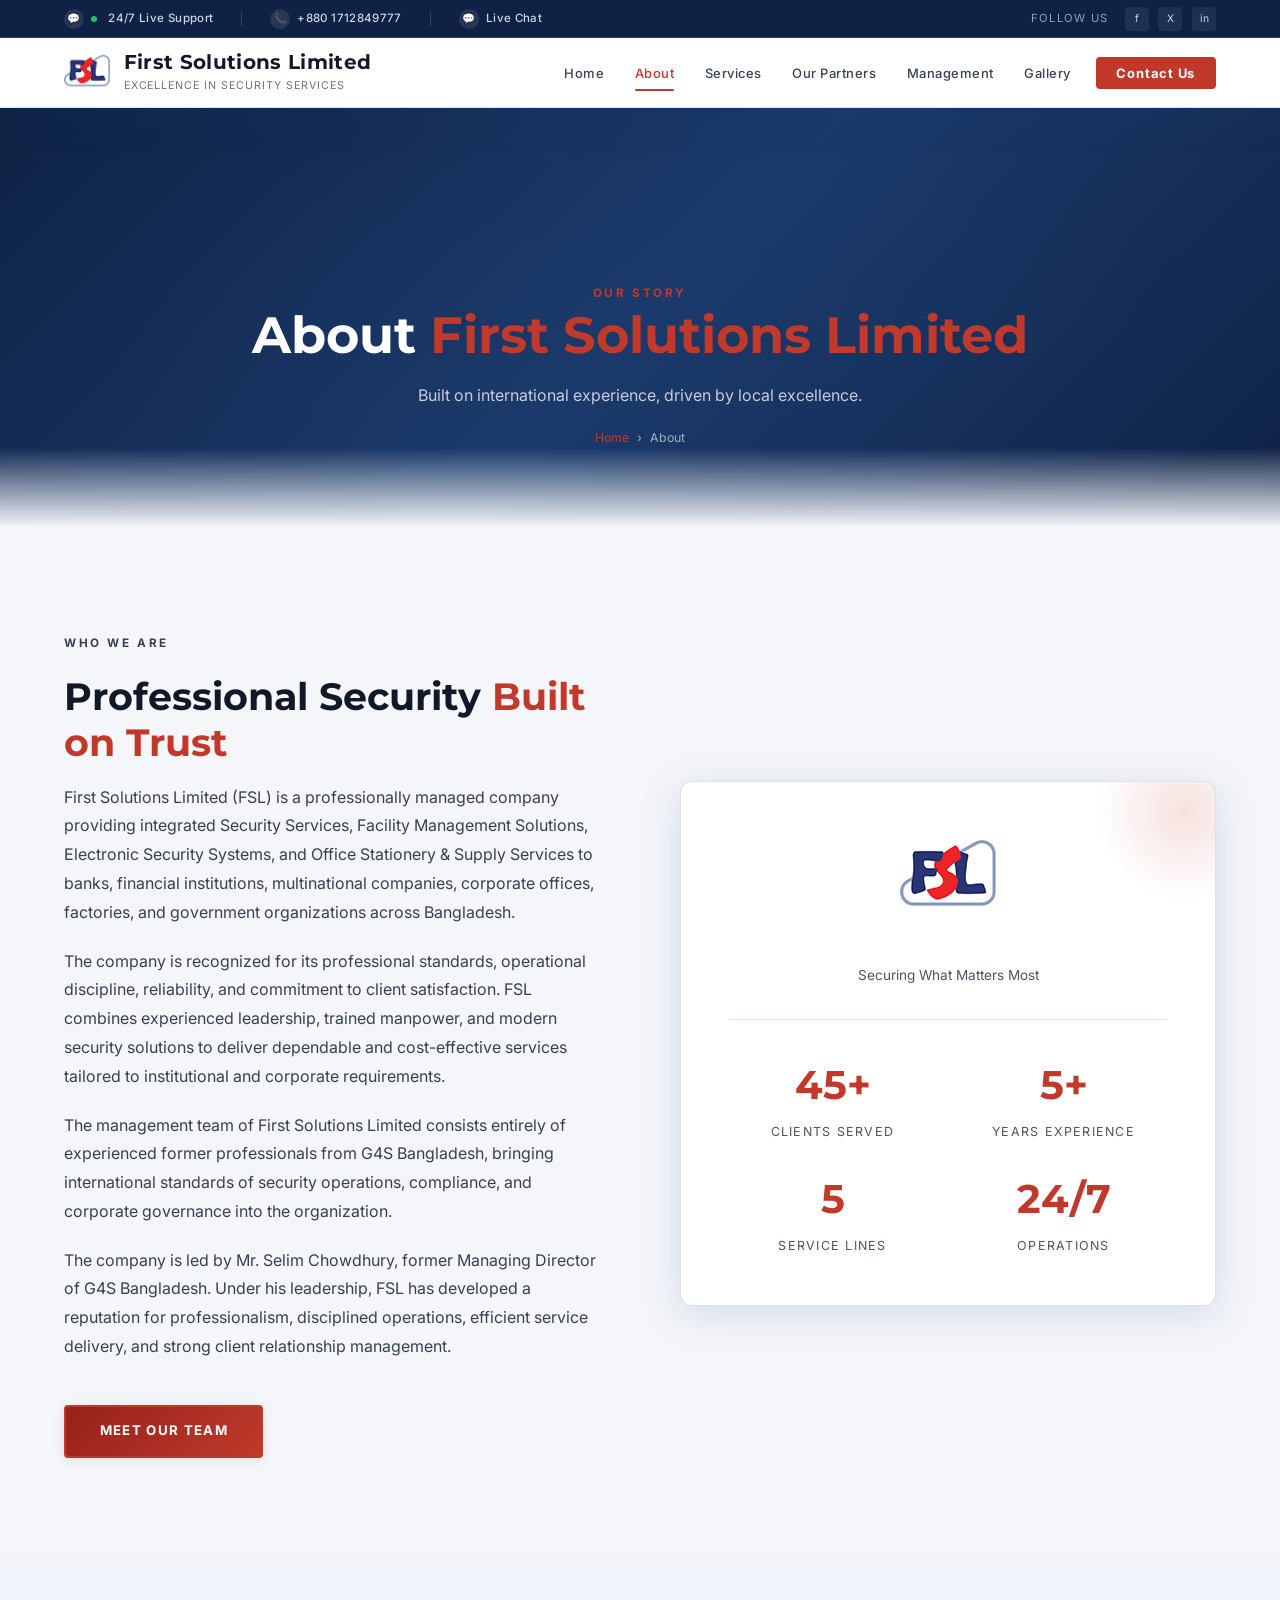
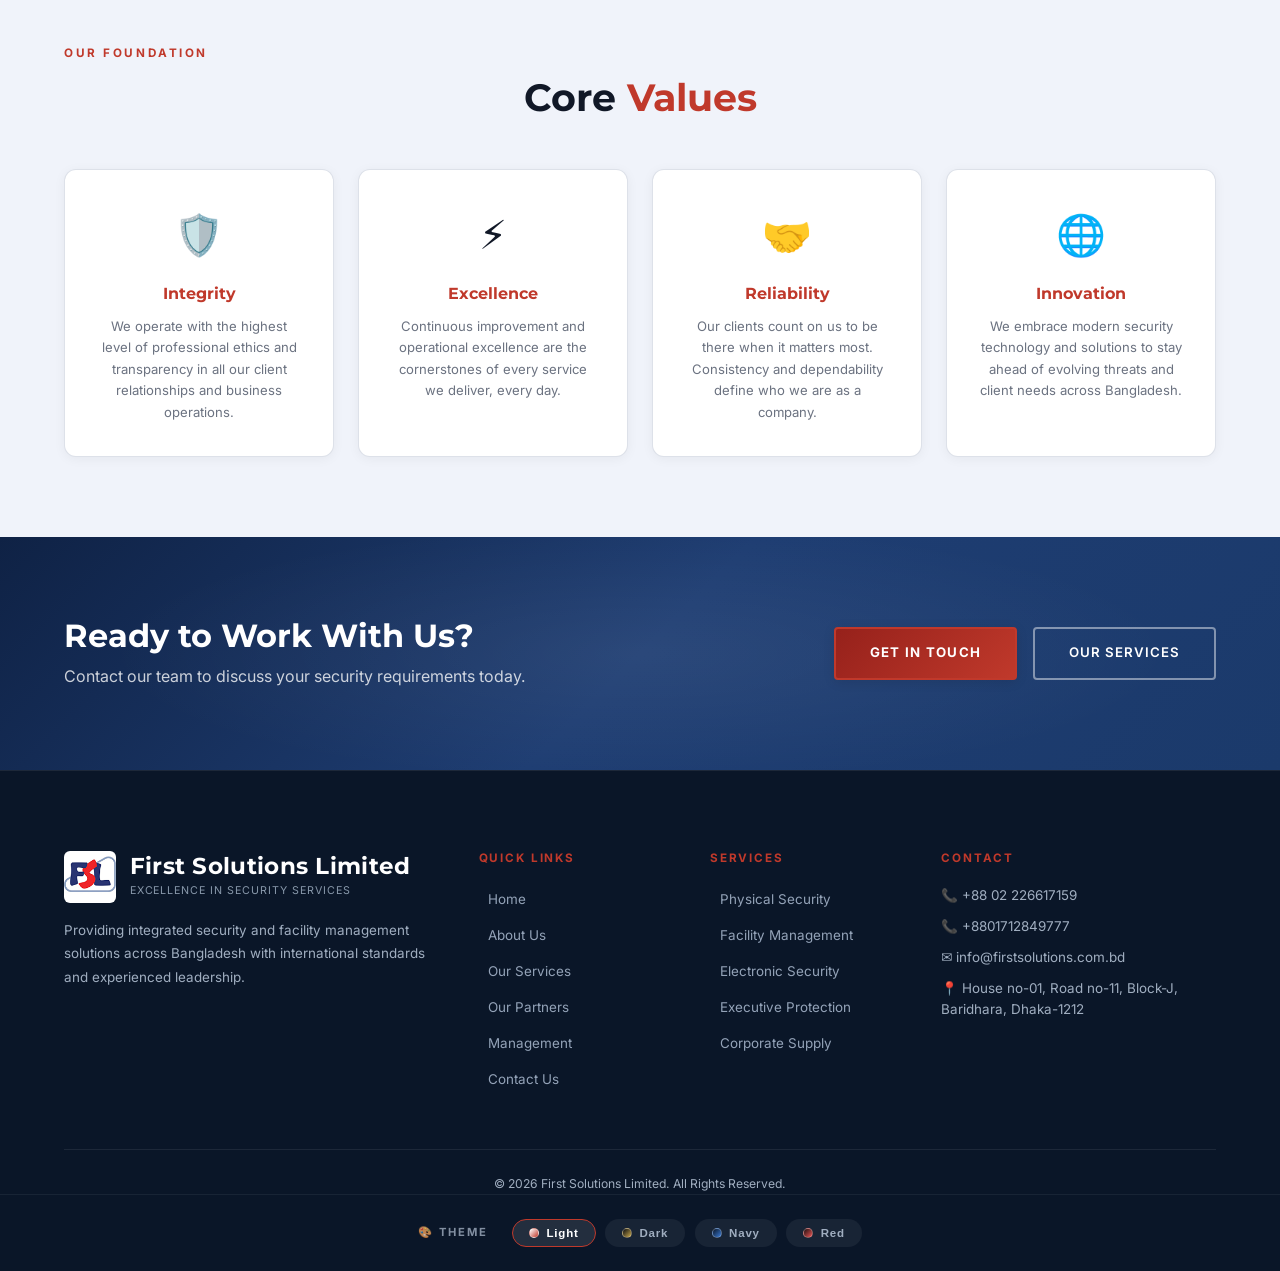
==== commit b01c7c8f: "initial commit" ====
--- a/about.html
+++ b/about.html
@@ -156,7 +156,9 @@
           </div>
           <div>
             <div class="about-visual">
-              <span class="big-num">FSL</span>
+              <span class="big-num"
+                ><img src="image/logo/favicon.png" alt="About logo"
+              /></span>
               <p
                 style="
                   color: var(--grey);
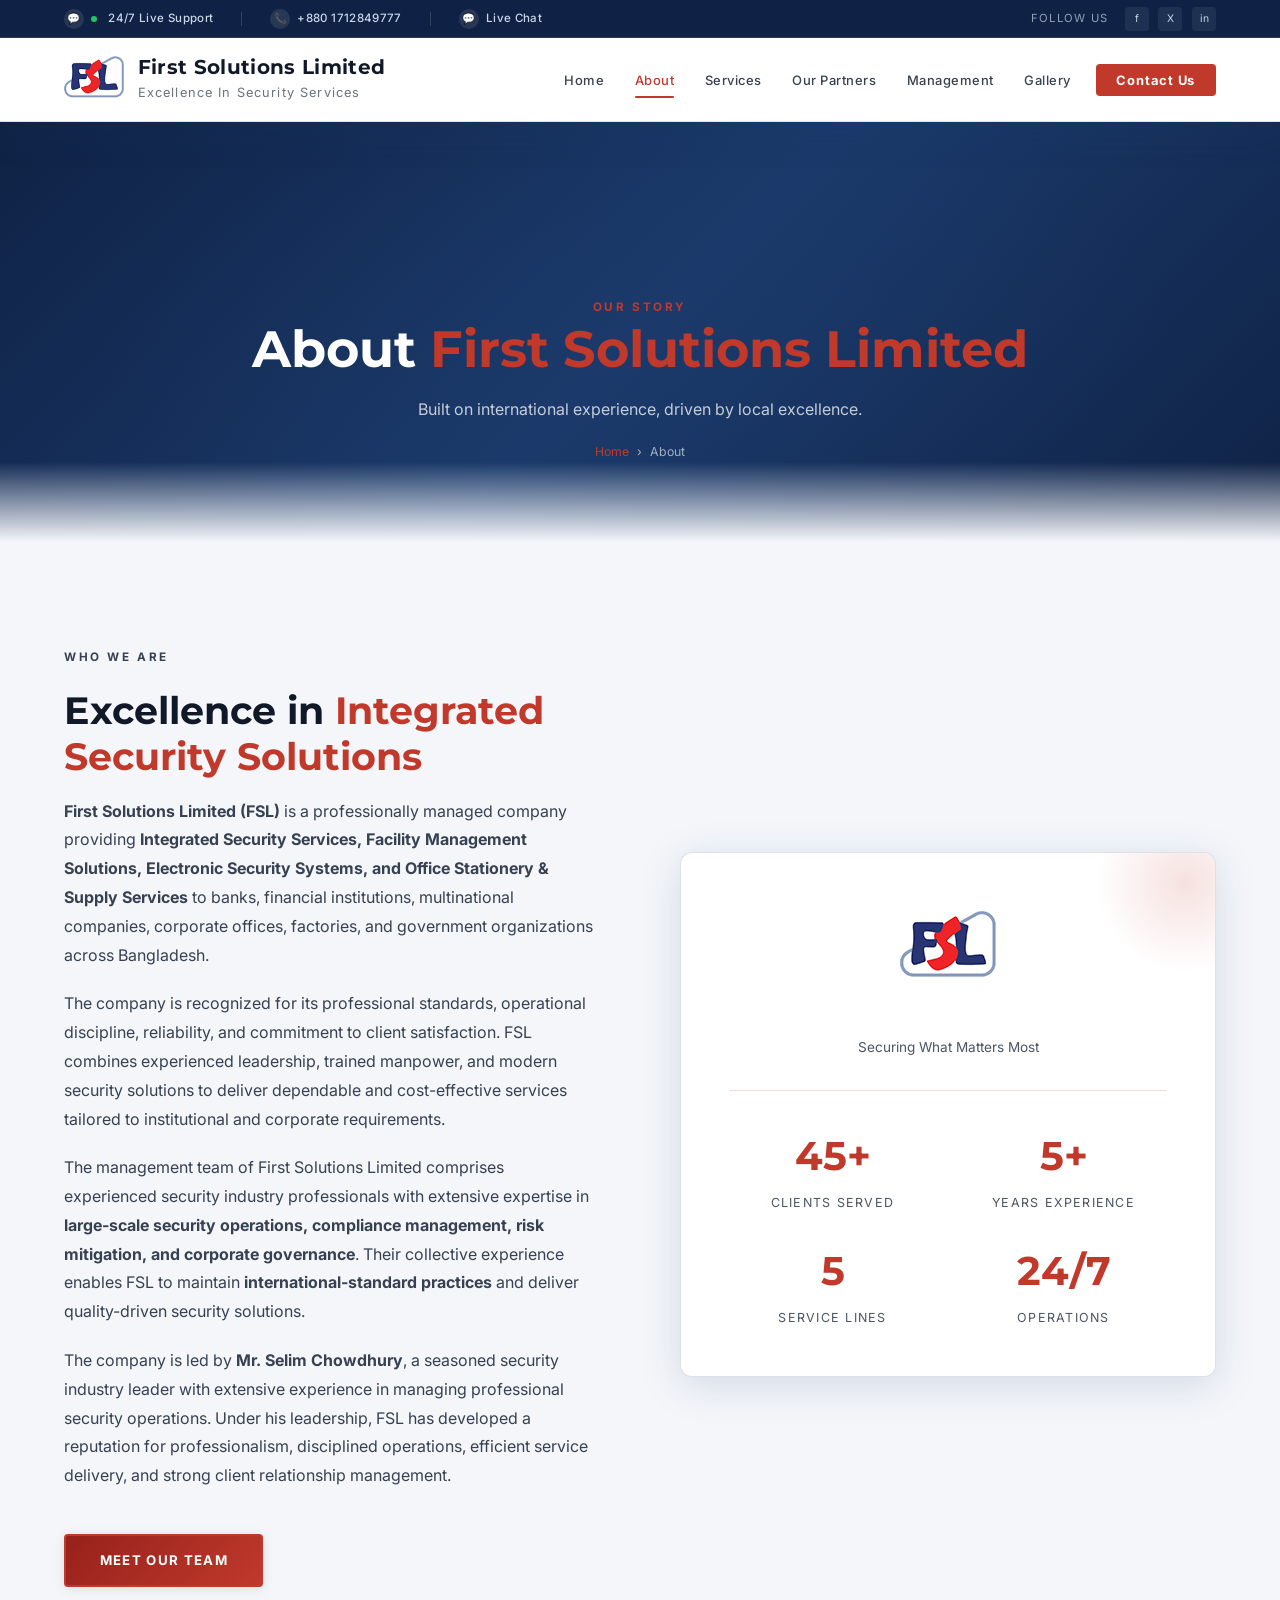
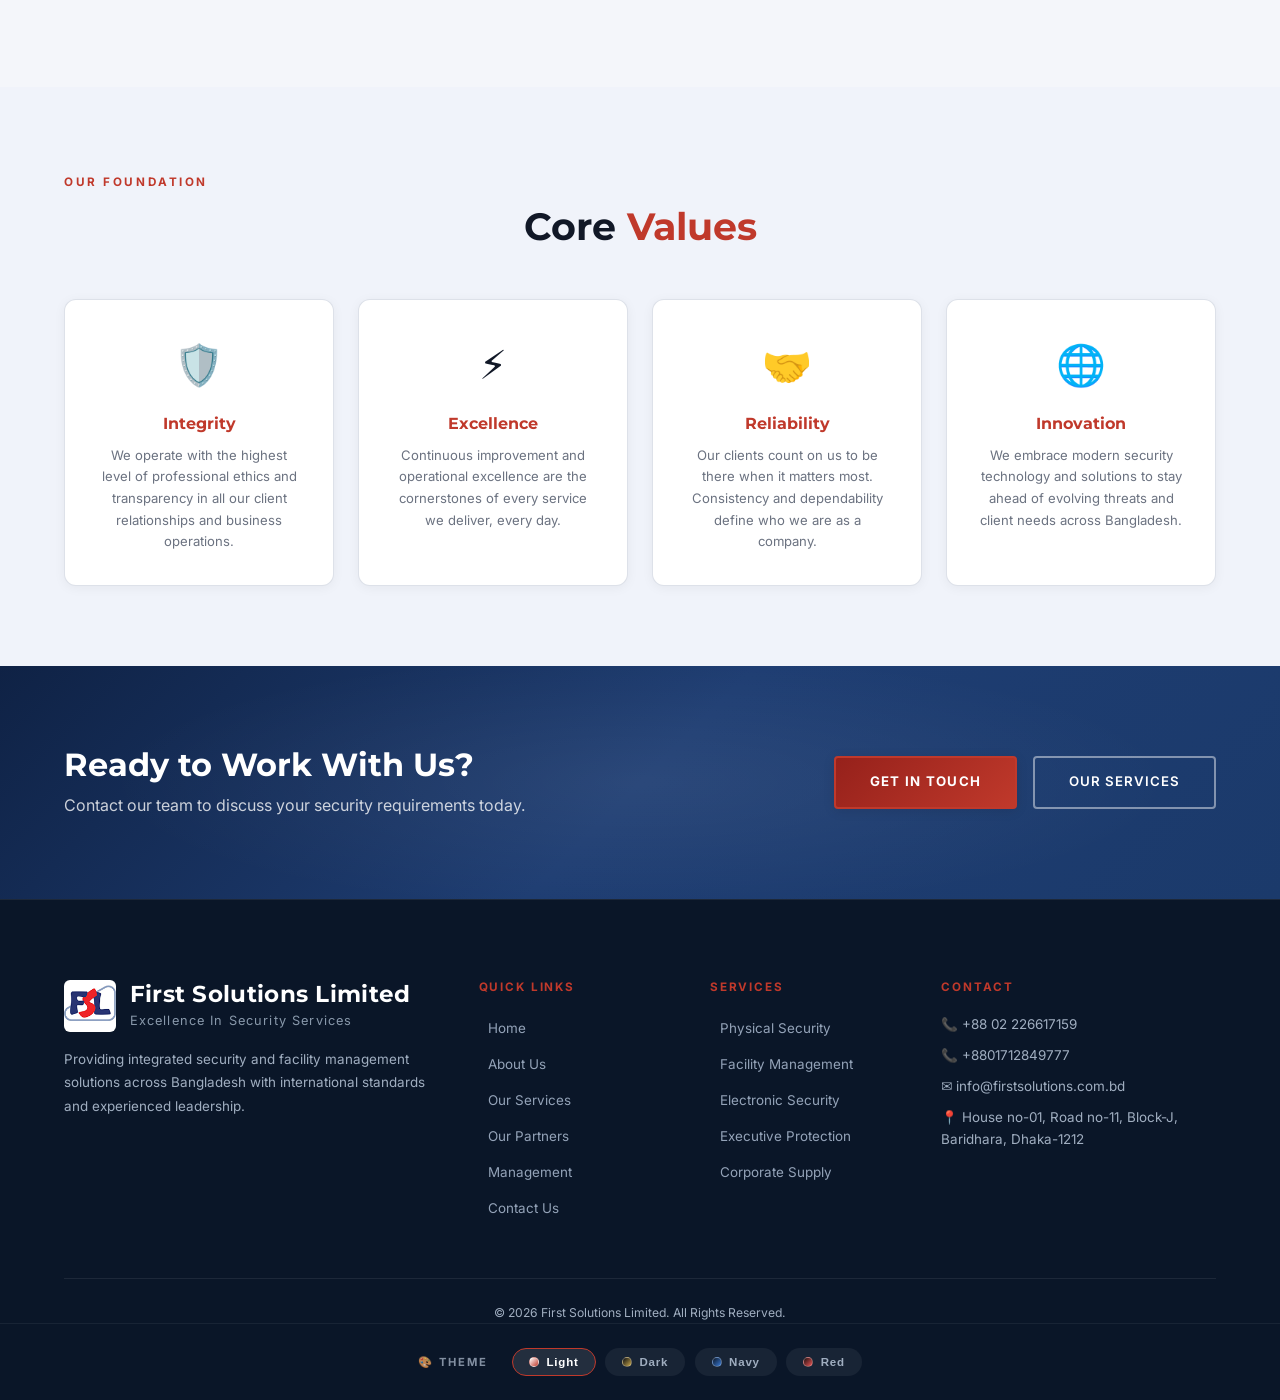
==== commit 904e03fb: "initial commit" ====
--- a/about.html
+++ b/about.html
@@ -116,16 +116,22 @@
           <div class="about-text">
             <p class="section-eyebrow">Who We Are</p>
             <h2 class="section-title">
-              Professional Security <span class="gold">Built on Trust</span>
+              Excellence in
+              <span class="gold">Integrated Security Solutions</span>
             </h2>
             <p>
-              First Solutions Limited (FSL) is a professionally managed company
-              providing integrated Security Services, Facility Management
-              Solutions, Electronic Security Systems, and Office Stationery &
-              Supply Services to banks, financial institutions, multinational
-              companies, corporate offices, factories, and government
-              organizations across Bangladesh.
-            </p>
+              <strong>First Solutions Limited (FSL)</strong> is a professionally
+              managed company providing
+              <strong
+                >Integrated Security Services, Facility Management Solutions,
+                Electronic Security Systems, and Office Stationery & Supply
+                Services</strong
+              >
+              to banks, financial institutions, multinational companies,
+              corporate offices, factories, and government organizations across
+              Bangladesh.
+            </p>
+
             <p>
               The company is recognized for its professional standards,
               operational discipline, reliability, and commitment to client
@@ -134,19 +140,28 @@
               cost-effective services tailored to institutional and corporate
               requirements.
             </p>
-            <p>
-              The management team of First Solutions Limited consists entirely
-              of experienced former professionals from G4S Bangladesh, bringing
-              international standards of security operations, compliance, and
-              corporate governance into the organization.
-            </p>
-            <p>
-              The company is led by Mr. Selim Chowdhury, former Managing
-              Director of G4S Bangladesh. Under his leadership, FSL has
-              developed a reputation for professionalism, disciplined
+
+            <p>
+              The management team of First Solutions Limited comprises
+              experienced security industry professionals with extensive
+              expertise in
+              <strong
+                >large-scale security operations, compliance management, risk
+                mitigation, and corporate governance</strong
+              >. Their collective experience enables FSL to maintain
+              <strong>international-standard practices</strong> and deliver
+              quality-driven security solutions.
+            </p>
+
+            <p>
+              The company is led by <strong>Mr. Selim Chowdhury</strong>, a
+              seasoned security industry leader with extensive experience in
+              managing professional security operations. Under his leadership,
+              FSL has developed a reputation for professionalism, disciplined
               operations, efficient service delivery, and strong client
               relationship management.
             </p>
+
             <a
               href="management.html"
               class="btn-primary"
--- a/style.css
+++ b/style.css
@@ -495,13 +495,7 @@
   padding: 0.55rem 0;
   box-shadow: 0 4px 32px rgba(0, 0, 0, 0.15);
 }
-.navbar-wrapper {
-  position: fixed;
-  top: 0;
-  left: 0;
-  right: 0;
-  z-index: 1000;
-}
+/* .navbar-wrapper — removed conflicting fixed positioning (unused in HTML) */
 .nav-container {
   max-width: 1200px;
   margin: 0 auto;
@@ -530,15 +524,15 @@
   letter-spacing: 0.02em;
 }
 .logo-tagline {
-  font-size: 0.67rem;
+  font-size: 0.8rem;
   font-weight: 400;
   color: var(--text-muted);
   letter-spacing: 0.09em;
-  text-transform: uppercase;
+  text-transform: capitalize;
 }
 .logo-img {
-  height: 46px;
-  width: 46px;
+  height: 60px;
+  width: 60px;
   object-fit: contain;
   border-radius: 6px;
   flex-shrink: 0;
@@ -2096,8 +2090,35 @@
 }
 
 /* ══════════════════════════════════════
+   MOBILE NAV OVERLAY (backdrop)
+   ══════════════════════════════════════ */
+.nav-overlay {
+  display: block;
+  position: fixed;
+  inset: 0;
+  background: rgba(0, 0, 0, 0.55);
+  z-index: 999;
+  backdrop-filter: blur(2px);
+  -webkit-backdrop-filter: blur(2px);
+  opacity: 0;
+  pointer-events: none;
+  transition: opacity 0.35s ease;
+}
+.nav-overlay.active {
+  opacity: 1;
+  pointer-events: auto;
+}
+
+/* Mobile Nav Close Button — hidden/removed */
+.nav-close-btn {
+  display: none !important;
+}
+
+/* ══════════════════════════════════════
    RESPONSIVE
    ══════════════════════════════════════ */
+
+/* ── Tablet: 769px – 1024px ── */
 @media (max-width: 1024px) {
   .intro-grid,
   .about-grid {
@@ -2110,12 +2131,14 @@
   }
   .footer-grid {
     grid-template-columns: 1fr 1fr;
+    gap: 2rem;
   }
   .values-grid {
     grid-template-columns: 1fr 1fr;
   }
   .contact-grid {
     grid-template-columns: 1fr;
+    gap: 40px;
   }
   .partners-full-grid {
     grid-template-columns: 1fr 1fr;
@@ -2130,29 +2153,142 @@
   .stat-circle .num {
     font-size: 1.45rem;
   }
-}
+  .intro-section,
+  .about-content,
+  .services-full,
+  .management-section,
+  .partners-section,
+  .gallery-section,
+  .contact-section {
+    padding: 80px 0;
+  }
+  .cta-band {
+    padding: 60px 0;
+  }
+}
+
+/* ── Mobile Landscape + Small Tablet: ≤768px ── */
 @media (max-width: 768px) {
+  /* ── NAVBAR & HAMBURGER ── */
+  .hamburger {
+    display: flex;
+    z-index: 1002;
+    position: relative;
+  }
   .nav-links {
-    display: none;
+    display: flex;
     flex-direction: column;
     position: fixed;
     top: 0;
-    right: 0;
+    right: -300px;
     bottom: 0;
     width: 280px;
+    max-width: 85vw;
     background: var(--navbar-scrolled);
     backdrop-filter: blur(20px);
-    padding: 5rem 2rem 2rem;
-    gap: 0.25rem;
-    border-left: 1px solid var(--card-border);
+    -webkit-backdrop-filter: blur(20px);
+    padding: 1.5rem 1.5rem 2rem;
+    gap: 0.15rem;
+    border-left: 2px solid var(--gold);
     overflow-y: auto;
+    z-index: 1001;
+    transition: right 0.35s cubic-bezier(0.4, 0, 0.2, 1);
+    box-shadow: -8px 0 40px rgba(0, 0, 0, 0.35);
   }
   .nav-links.open {
-    display: flex;
-  }
-  .hamburger {
-    display: flex;
-  }
+    right: 0;
+  }
+  /* nav-close-btn removed */
+  .nav-links a {
+    font-size: 0.93rem;
+    padding: 0.75rem 1rem;
+    border-radius: var(--radius);
+    border-bottom: 1px solid var(--border-dim);
+    width: 100%;
+    display: block;
+  }
+  .nav-links a::after {
+    display: none;
+  }
+  .nav-links .nav-cta {
+    margin-left: 0;
+    margin-top: 0.75rem;
+    text-align: center;
+    display: block;
+    border-bottom: none;
+  }
+
+  /* ── TOPBAR ── */
+  .topbar-inner {
+    padding: 0 16px;
+  }
+  .topbar-left {
+    gap: 0.75rem;
+  }
+  .topbar-item:nth-child(3) {
+    display: none;
+  }
+  .topbar-right span {
+    display: none;
+  }
+
+  /* ── HERO ── */
+  .hero-info-strip {
+    padding: 36px 0 32px;
+  }
+  .hero-info-inner {
+    grid-template-columns: 1fr;
+    gap: 28px;
+  }
+  .hero-info-text h2 {
+    font-size: 1.3rem;
+  }
+  .hero-stats-circles {
+    justify-content: center;
+    gap: 14px;
+    flex-wrap: wrap;
+  }
+  .stat-circle {
+    width: 98px;
+    height: 98px;
+  }
+  .stat-circle .num {
+    font-size: 1.25rem;
+  }
+  .stat-circle .lbl {
+    font-size: 0.52rem;
+  }
+  .hero-info-btns {
+    justify-content: center;
+    flex-wrap: wrap;
+  }
+
+  /* ── SECTIONS ── */
+  .intro-section,
+  .about-content,
+  .services-full,
+  .management-section,
+  .partners-section,
+  .gallery-section,
+  .contact-section {
+    padding: 60px 0;
+  }
+  .about-values,
+  .services-preview,
+  .partners-strip {
+    padding: 60px 0;
+  }
+  .cta-band {
+    padding: 50px 0;
+  }
+  .page-hero {
+    padding: 110px 0 55px;
+  }
+  .page-hero h1 {
+    font-size: 2rem;
+  }
+
+  /* ── GRIDS ── */
   .services-grid {
     grid-template-columns: 1fr 1fr;
   }
@@ -2166,7 +2302,8 @@
     grid-template-columns: 1fr;
   }
   .footer-grid {
-    grid-template-columns: 1fr;
+    grid-template-columns: 1fr 1fr;
+    gap: 2rem;
   }
   .values-grid {
     grid-template-columns: 1fr 1fr;
@@ -2174,6 +2311,11 @@
   .partners-full-grid {
     grid-template-columns: 1fr 1fr;
   }
+  .intro-features {
+    grid-template-columns: 1fr 1fr;
+  }
+
+  /* ── CTA ── */
   .cta-band .container {
     flex-direction: column;
     text-align: center;
@@ -2181,51 +2323,122 @@
   }
   .cta-actions {
     justify-content: center;
+    flex-wrap: wrap;
+  }
+  .cta-content h2 {
+    font-size: 1.6rem;
+  }
+
+  /* ── CONTACT ── */
+  .contact-grid {
+    grid-template-columns: 1fr;
+    gap: 40px;
   }
   .form-row {
     grid-template-columns: 1fr;
   }
-  .hero-stats {
-    gap: 1rem;
-  }
-  .intro-section {
-    padding: 60px 0;
-  }
-  .page-hero {
-    padding: 120px 0 60px;
-  }
-  .page-hero h1 {
-    font-size: 2rem;
-  }
-  .hero-info-strip {
-    padding: 36px 0 32px;
-  }
-  .hero-info-inner {
-    grid-template-columns: 1fr;
-    gap: 28px;
-  }
-  .hero-stats-circles {
-    justify-content: center;
-    gap: 16px;
-  }
-  .stat-circle {
-    width: 100px;
-    height: 100px;
-  }
-  .stat-circle .num {
-    font-size: 1.3rem;
-  }
-  .hero-info-btns {
-    justify-content: center;
+  .contact-form {
+    padding: 1.75rem;
+  }
+
+  /* ── FOOTER ── */
+  .footer {
+    padding: 60px 0 0;
+  }
+}
+
+/* ── Mobile Portrait: ≤480px ── */
+@media (max-width: 480px) {
+  /* ── TOPBAR ── */
+  .topbar-inner {
+    padding: 0 12px;
   }
   .topbar-left {
-    gap: 1rem;
-  }
+    gap: 0.5rem;
+  }
+  .topbar-item:nth-child(2),
   .topbar-item:nth-child(3) {
     display: none;
   }
-}
-@media (max-width: 480px) {
+  .topbar-item:nth-child(1) {
+    font-size: 0.67rem;
+  }
+  .topbar-right {
+    gap: 0.5rem;
+  }
+  .topbar-right .topbar-divider {
+    display: none;
+  }
+
+  /* ── NAVBAR ── */
+  .nav-container {
+    padding: 0 14px;
+  }
+  .logo-name h3 {
+    font-size: 0.82rem;
+  }
+  .logo-tagline {
+    display: none;
+  }
+  .logo-img {
+    height: 36px;
+    width: 36px;
+  }
+
+  /* ── HERO ── */
+  .hero-stats-circles {
+    gap: 10px;
+  }
+  .stat-circle {
+    width: 85px;
+    height: 85px;
+  }
+  .stat-circle .num {
+    font-size: 1.1rem;
+  }
+  .stat-circle .lbl {
+    font-size: 0.48rem;
+    padding: 0 6px;
+  }
+  .hero-info-text h2 {
+    font-size: 1.2rem;
+  }
+  .hero-info-text p {
+    font-size: 0.85rem;
+  }
+
+  /* ── SECTIONS ── */
+  .intro-section,
+  .about-content,
+  .services-full,
+  .management-section,
+  .partners-section,
+  .gallery-section,
+  .contact-section {
+    padding: 50px 0;
+  }
+  .about-values,
+  .services-preview,
+  .partners-strip {
+    padding: 50px 0;
+  }
+  .cta-band {
+    padding: 40px 0;
+  }
+  .page-hero {
+    padding: 100px 0 50px;
+  }
+  .page-hero h1 {
+    font-size: 1.6rem !important;
+  }
+  .section-title {
+    font-size: 1.45rem !important;
+  }
+  .hero-title {
+    font-size: 1.9rem !important;
+  }
+
+  /* ── GRIDS ── */
   .services-grid {
     grid-template-columns: 1fr !important;
   }
@@ -2244,74 +2457,144 @@
   .intro-features {
     grid-template-columns: 1fr 1fr !important;
   }
-  .section-title {
-    font-size: 1.5rem !important;
-  }
-  .hero-title {
-    font-size: 2rem !important;
-  }
-  .page-hero h1 {
-    font-size: 1.65rem !important;
-  }
   .footer-grid {
     grid-template-columns: 1fr !important;
+    gap: 1.75rem;
   }
   .footer {
     padding: 50px 0 0;
   }
+  .intro-grid,
+  .about-grid {
+    gap: 2rem;
+  }
+
+  /* ── SERVICES ACCORDION ── */
   .service-full-header {
-    padding: 1.25rem;
-    gap: 1rem;
+    padding: 1.1rem 1.25rem;
+    gap: 0.85rem;
   }
   .service-full-header h2 {
-    font-size: 1.1rem;
+    font-size: 1rem;
+  }
+  .service-full-icon {
+    font-size: 1.5rem;
   }
   .service-full-body.open {
     padding: 1.25rem;
   }
-  div[style*="grid-template-columns:repeat(3,1fr)"] {
-    display: flex !important;
-    flex-direction: column !important;
-  }
-  .logo-name {
-    font-size: 0.82rem;
-  }
-  .logo-tagline {
-    font-size: 0.58rem;
-  }
-  .logo-img {
-    height: 38px;
-    width: 38px;
-  }
+  .service-full-body {
+    padding: 0 1.25rem;
+  }
+
+  /* ── ABOUT VISUAL STATS ── */
+  .about-visual {
+    padding: 2rem 1.5rem;
+  }
+
+  /* ── CONTACT FORM ── */
+  .contact-form {
+    padding: 1.25rem;
+  }
+  .contact-grid {
+    gap: 30px;
+  }
+
+  /* ── MANAGEMENT CARD ── */
+  .mgmt-card {
+    padding: 1.5rem;
+  }
+  .mgmt-photo-placeholder {
+    width: 120px;
+    height: 120px;
+    font-size: 1.6rem;
+  }
+
+  /* ── BUTTONS ── */
+  .btn-primary,
+  .btn-outline,
+  .btn-outline-light {
+    font-size: 0.79rem;
+    padding: 0.7rem 1.4rem;
+  }
+
+  /* ── PARTNERS CAROUSEL ── */
   .partner-logo-slide {
     font-size: 0.77rem;
     padding: 0.65rem 1rem;
     min-width: 120px;
   }
-  .btn-primary,
-  .btn-outline,
-  .btn-outline-light {
-    font-size: 0.8rem;
-    padding: 0.7rem 1.4rem;
-  }
-  .topbar-left {
-    gap: 0.6rem;
-  }
-  .topbar-item:nth-child(2),
-  .topbar-item:nth-child(3) {
-    display: none;
-  }
-  .topbar-item:nth-child(1) {
-    font-size: 0.68rem;
-  }
-  .topbar-right .topbar-divider {
-    display: none;
-  }
+
+  /* ── THEME SWITCHER ── */
   .theme-switcher-inner {
-    gap: 0.8rem;
+    gap: 0.75rem;
+    flex-direction: column;
+    align-items: center;
+  }
+  .theme-btns {
+    gap: 0.5rem;
   }
   .theme-btn {
     font-size: 0.65rem;
     padding: 0.4rem 0.75rem;
   }
-}
+
+  /* ── CTA ── */
+  .cta-content h2 {
+    font-size: 1.35rem;
+  }
+  .cta-actions {
+    flex-direction: column;
+    align-items: center;
+  }
+  .cta-actions a {
+    width: 100%;
+    text-align: center;
+    max-width: 260px;
+  }
+
+  /* ── GALLERY ── */
+  .gallery-filter {
+    font-size: 0.72rem;
+    padding: 0.45rem 0.9rem;
+  }
+
+  /* ── MISC ── */
+  div[style*="grid-template-columns:repeat(3,1fr)"] {
+    display: flex !important;
+    flex-direction: column !important;
+  }
+}
+
+/* ── Extra Small: ≤360px ── */
+@media (max-width: 360px) {
+  .stat-circle {
+    width: 76px;
+    height: 76px;
+  }
+  .stat-circle .num {
+    font-size: 1rem;
+  }
+  .gallery-grid {
+    grid-template-columns: 1fr !important;
+  }
+  .values-grid {
+    grid-template-columns: 1fr !important;
+  }
+  .intro-features {
+    grid-template-columns: 1fr !important;
+  }
+  .page-hero h1 {
+    font-size: 1.4rem !important;
+  }
+  .nav-links {
+    width: 260px;
+    max-width: 90vw;
+    right: -260px;
+    transition: right 0.35s cubic-bezier(0.4, 0, 0.2, 1);
+  }
+  .nav-links.open {
+    right: 0;
+  }
+}
+/**New Add for nav**/
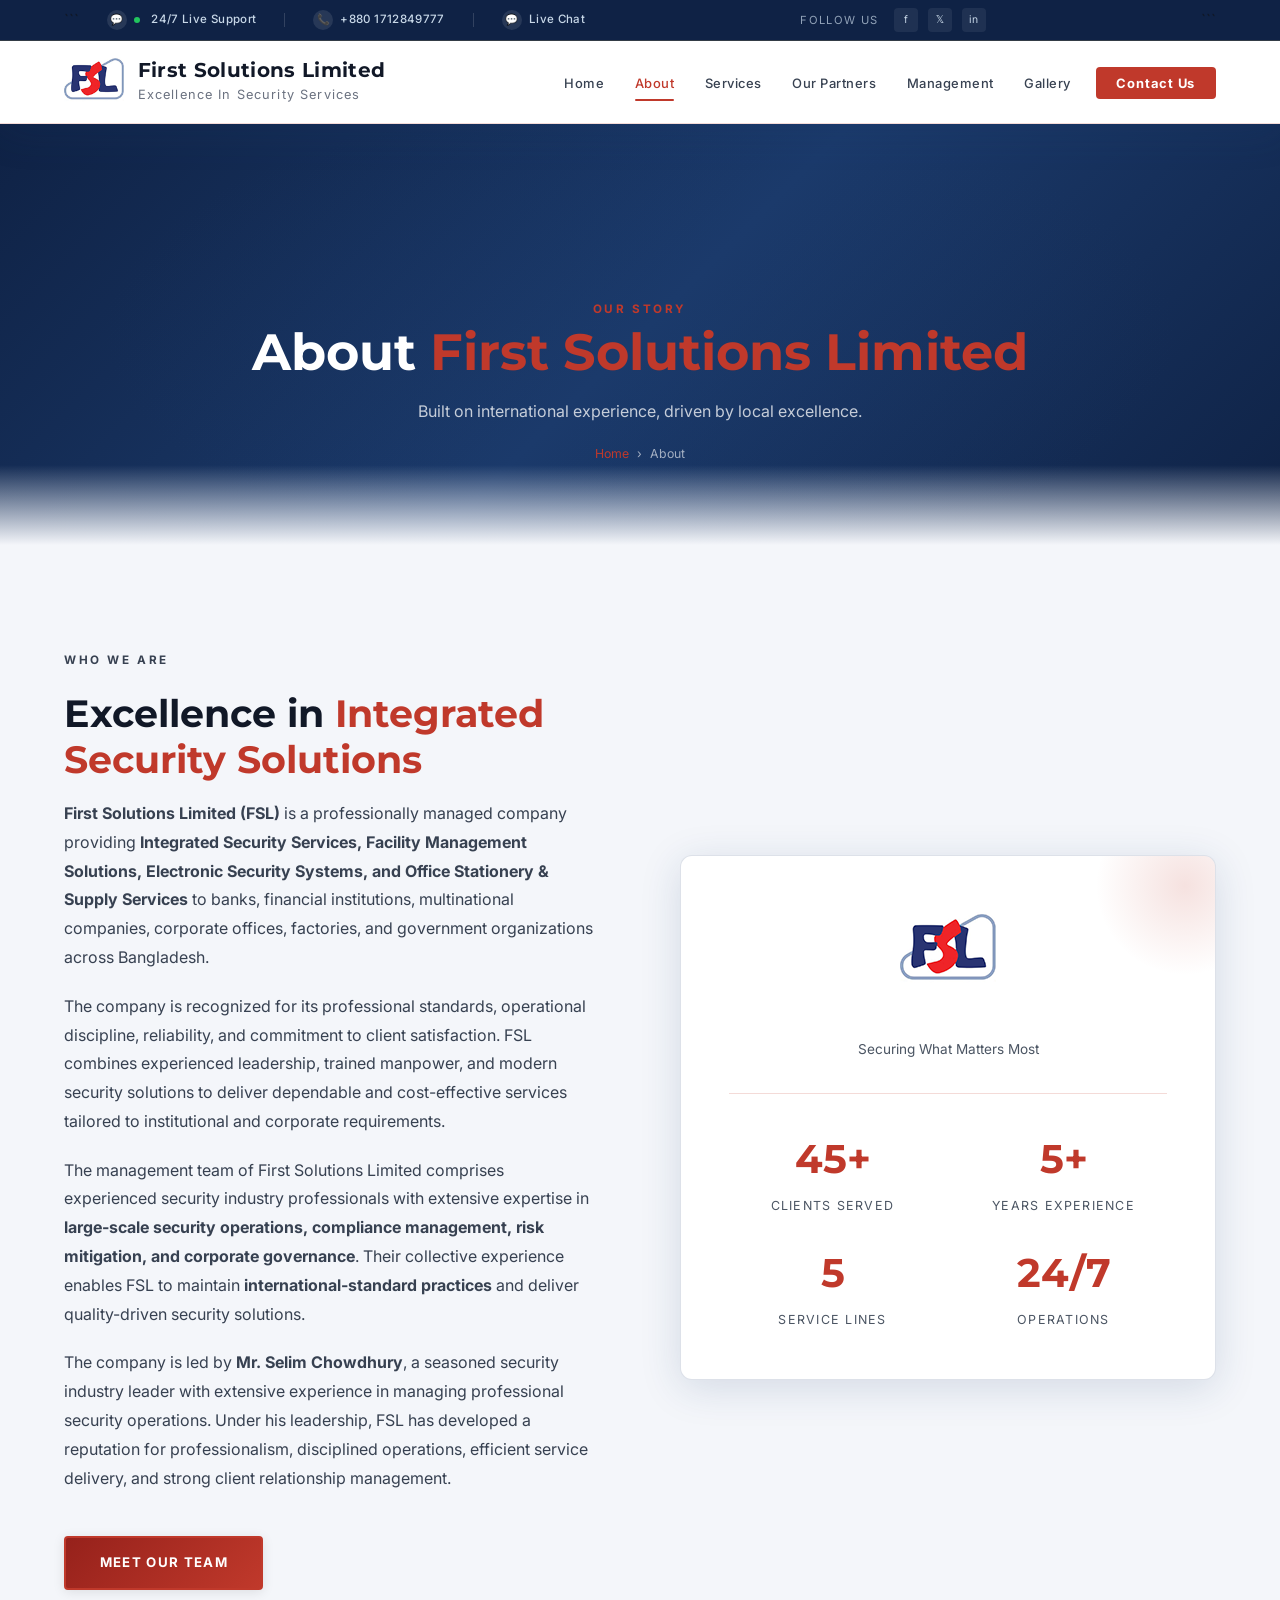
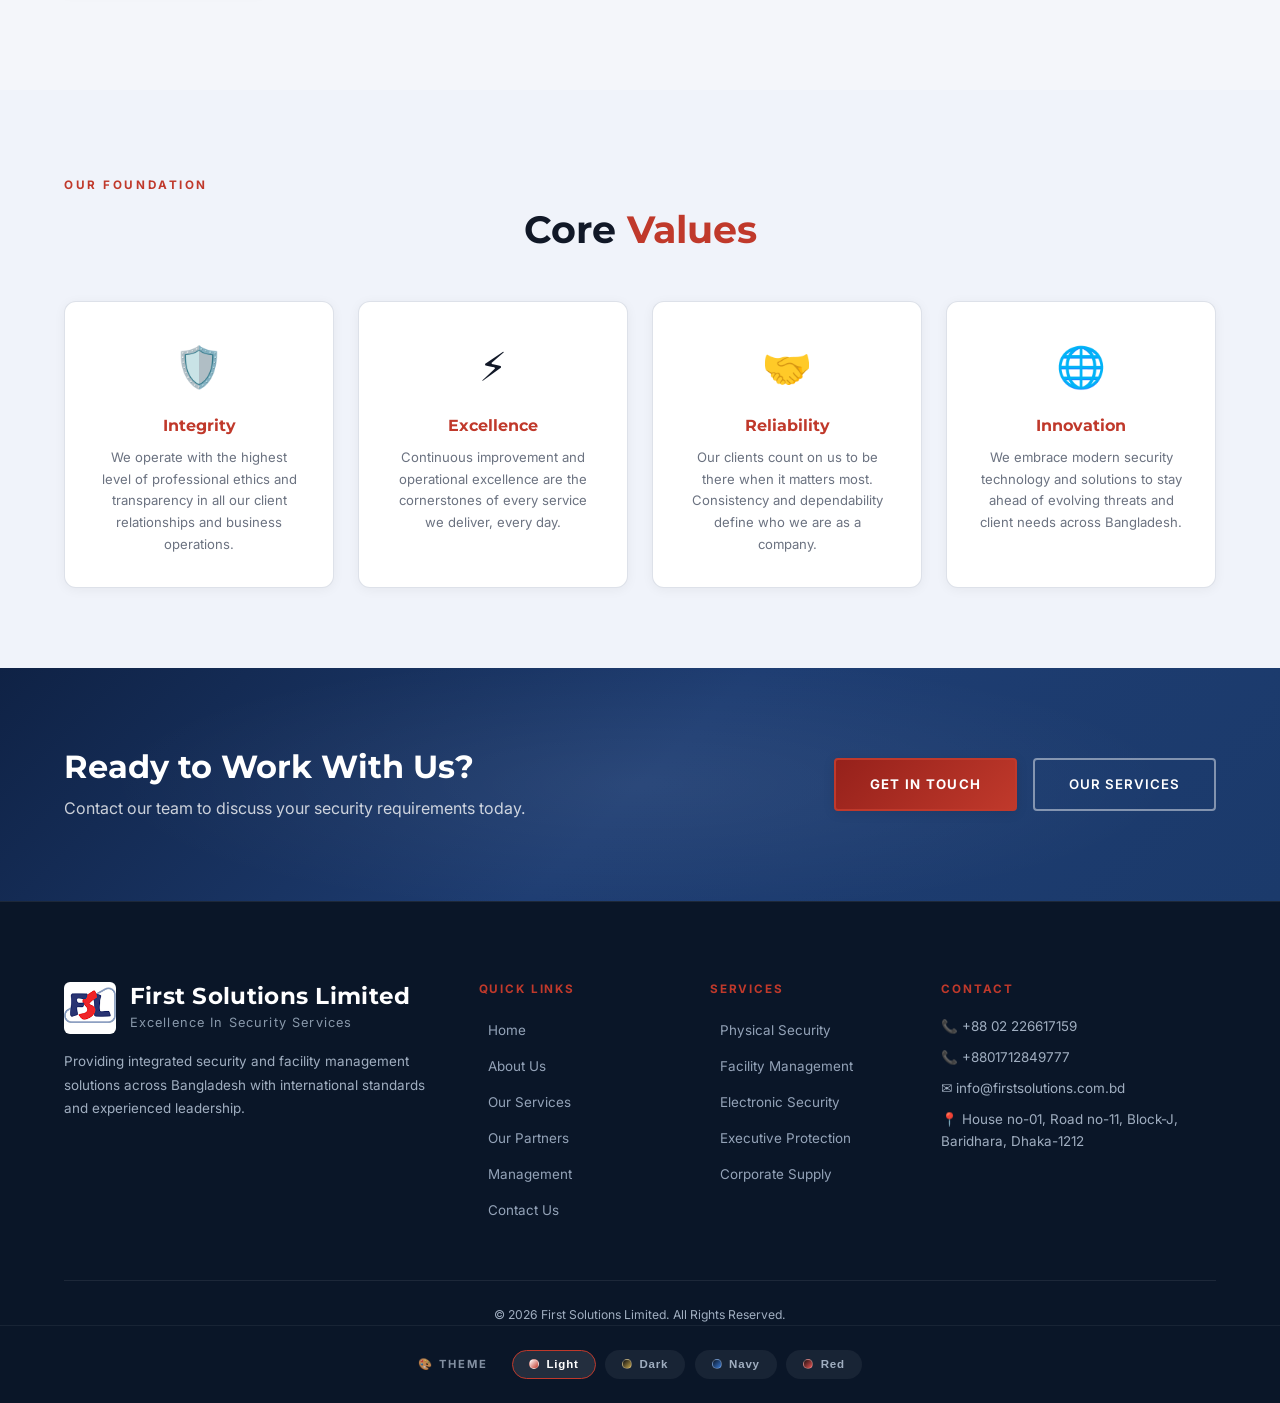
==== commit c7197709: "Werbsite Heading Seo" ====
--- a/about.html
+++ b/about.html
@@ -1,18 +1,212 @@
 <!doctype html>
 <html lang="en">
   <head>
+    <!-- ====== BASIC META ====== -->
     <meta charset="UTF-8" />
     <meta name="viewport" content="width=device-width, initial-scale=1.0" />
-    <title>About Us – First Solutions Limited</title>
-    <link rel="icon" type="image/jpeg" href="image/logo/favicon.png" />
-    <link rel="shortcut icon" type="image/jpeg" href="image/logo/favicon.png" />
-    <link rel="apple-touch-icon" href="image/logo/favicon.png" />
+
+    <!-- ====== PRIMARY TITLE (SEO-Optimized for About Page) ====== -->
+    <title>
+      About First Solutions Limited – Leading Security Company in Bangladesh
+    </title>
+
+    <!-- ====== SEO META DESCRIPTION ====== -->
+    <meta
+      name="description"
+      content="Learn about First Solutions Limited (FSL) – Bangladesh's premier security services provider. Led by industry experts with extensive experience in physical security, facility management & electronic security."
+    />
+
+    <!-- ====== KEYWORDS ====== -->
+    <meta
+      name="keywords"
+      content="about FSL, security company Bangladesh, First Solutions Limited, security services Dhaka, facility management Bangladesh, electronic security solutions, corporate security provider"
+    />
+
+    <!-- ====== ROBOTS ====== -->
+    <meta name="robots" content="index, follow" />
+    <meta name="googlebot" content="index, follow" />
+
+    <!-- ====== AUTHOR & PUBLISHER ====== -->
+    <meta name="author" content="First Solutions Limited" />
+    <meta name="publisher" content="First Solutions Limited" />
+
+    <!-- ====== GEO TAGS ====== -->
+    <meta name="geo.region" content="BD" />
+    <meta name="geo.placename" content="Dhaka" />
+    <meta name="geo.position" content="23.8103;90.4125" />
+    <meta name="ICBM" content="23.8103, 90.4125" />
+
+    <!-- ====== THEME COLOR ====== -->
     <meta name="theme-color" content="#1B2A6B" />
-    <link rel="stylesheet" href="style.css" />
+
+    <!-- ====== FAVICON ====== -->
+    <link
+      rel="icon"
+      type="image/png"
+      href="https://firstsolutions.com.bd/image/logo/favicon.png"
+    />
+    <link
+      rel="shortcut icon"
+      type="image/png"
+      href="https://firstsolutions.com.bd/image/logo/favicon.png"
+    />
+    <link
+      rel="apple-touch-icon"
+      href="https://firstsolutions.com.bd/image/logo/favicon.png"
+    />
+
+    <!-- ====== CANONICAL URL ====== -->
+    <link rel="canonical" href="https://firstsolutions.com.bd/about.html" />
+
+    <!-- ====== OPEN GRAPH (Facebook, LinkedIn, etc.) ====== -->
+    <meta
+      property="og:title"
+      content="About First Solutions Limited – Leading Security Company in Bangladesh"
+    />
+    <meta
+      property="og:description"
+      content="Learn about First Solutions Limited (FSL) – Bangladesh's premier security services provider. Led by industry experts with extensive experience."
+    />
+    <meta property="og:type" content="website" />
+    <meta
+      property="og:url"
+      content="https://firstsolutions.com.bd/about.html"
+    />
+    <meta
+      property="og:image"
+      content="https://firstsolutions.com.bd/image/logo/favicon.png"
+    />
+    <meta property="og:image:width" content="1200" />
+    <meta property="og:image:height" content="630" />
+    <meta property="og:site_name" content="First Solutions Limited" />
+    <meta property="og:locale" content="en_BD" />
+
+    <!-- ====== TWITTER CARDS ====== -->
+    <meta name="twitter:card" content="summary_large_image" />
+    <meta
+      name="twitter:title"
+      content="About First Solutions Limited – Leading Security Company in Bangladesh"
+    />
+    <meta
+      name="twitter:description"
+      content="Learn about First Solutions Limited (FSL) – Bangladesh's premier security services provider."
+    />
+    <meta
+      name="twitter:image"
+      content="https://firstsolutions.com.bd/image/logo/favicon.png"
+    />
+    <meta name="twitter:site" content="@firstsolutionsbd" />
+
+    <!-- ====== PRELOAD & PRECONNECT (Performance) ====== -->
+    <link rel="preconnect" href="https://fonts.googleapis.com" />
+    <link rel="preconnect" href="https://fonts.gstatic.com" crossorigin />
+    <link
+      rel="preload"
+      href="https://fonts.googleapis.com/css2?family=Montserrat:wght@600;700;800&family=Poppins:wght@600;700&family=Inter:wght@300;400;500;600&family=Open+Sans:wght@300;400;500;600&display=swap"
+      as="style"
+    />
+
+    <!-- ====== FONTS ====== -->
     <link
       href="https://fonts.googleapis.com/css2?family=Montserrat:wght@600;700;800&family=Poppins:wght@600;700&family=Inter:wght@300;400;500;600&family=Open+Sans:wght@300;400;500;600&display=swap"
       rel="stylesheet"
     />
+
+    <!-- ====== FONT AWESOME (CDN with integrity) ====== -->
+    <link
+      rel="stylesheet"
+      href="https://cdnjs.cloudflare.com/ajax/libs/font-awesome/6.5.1/css/all.min.css"
+      integrity="sha512-DTOQO9RWCH3ppGqcWaEA1BIZOC6xxalwEsw9c2QQeAIftl+Vegovlnee1c9QX4TctnWMn13TZye+giMm8e2LwA=="
+      crossorigin="anonymous"
+      referrerpolicy="no-referrer"
+    />
+
+    <!-- ====== MAIN STYLESHEET ====== -->
+    <link rel="stylesheet" href="style.css" />
+
+    <!-- ====== ABOUT PAGE SCHEMA MARKUP (JSON-LD) ====== -->
+    <script type="application/ld+json">
+      {
+        "@context": "https://schema.org",
+        "@type": "AboutPage",
+        "name": "About First Solutions Limited",
+        "description": "Learn about First Solutions Limited (FSL) – Bangladesh's premier security services provider with industry-leading expertise.",
+        "url": "https://firstsolutions.com.bd/about.html",
+        "isPartOf": {
+          "@type": "WebSite",
+          "name": "First Solutions Limited",
+          "url": "https://firstsolutions.com.bd/"
+        },
+        "about": {
+          "@type": "Organization",
+          "name": "First Solutions Limited",
+          "description": "Leading security services provider in Bangladesh offering physical security, facility management, electronic security, and corporate supply solutions.",
+          "address": {
+            "@type": "PostalAddress",
+            "streetAddress": "House no-01, Road no-11, Block-J, Baridhara",
+            "addressLocality": "Dhaka",
+            "addressCountry": "BD",
+            "postalCode": "1212"
+          },
+          "telephone": "+8801712849777",
+          "email": "info@firstsolutions.com.bd"
+        }
+      }
+    </script>
+
+    <!-- ====== ORGANIZATION SCHEMA ====== -->
+    <script type="application/ld+json">
+      {
+        "@context": "https://schema.org",
+        "@type": "Organization",
+        "name": "First Solutions Limited",
+        "url": "https://firstsolutions.com.bd/",
+        "logo": "https://firstsolutions.com.bd/image/logo/favicon.png",
+        "description": "Integrated security services, facility management, electronic security, and corporate supply solutions provider in Bangladesh.",
+        "email": "info@firstsolutions.com.bd",
+        "telephone": "+8801712849777",
+        "address": {
+          "@type": "PostalAddress",
+          "streetAddress": "House no-01, Road no-11, Block-J, Baridhara",
+          "addressLocality": "Dhaka",
+          "addressCountry": "BD",
+          "postalCode": "1212"
+        },
+        "contactPoint": {
+          "@type": "ContactPoint",
+          "telephone": "+8801712849777",
+          "contactType": "sales",
+          "availableLanguage": ["English", "Bengali"]
+        },
+        "sameAs": [
+          "https://www.facebook.com/firstsolutionsbd",
+          "https://www.linkedin.com/company/firstsolutionsbd",
+          "https://twitter.com/firstsolutionsbd"
+        ]
+      }
+    </script>
+
+    <!-- ====== BREADCRUMB SCHEMA ====== -->
+    <script type="application/ld+json">
+      {
+        "@context": "https://schema.org",
+        "@type": "BreadcrumbList",
+        "itemListElement": [
+          {
+            "@type": "ListItem",
+            "position": 1,
+            "name": "Home",
+            "item": "https://firstsolutions.com.bd/"
+          },
+          {
+            "@type": "ListItem",
+            "position": 2,
+            "name": "About Us",
+            "item": "https://firstsolutions.com.bd/about.html"
+          }
+        ]
+      }
+    </script>
     <style>
       /* top offset for topbar + navbar */
       body {
@@ -26,34 +220,40 @@
     </style>
   </head>
   <body>
-    <!-- PAGE LOADER -->
-    <div id="fsl-loader">
-      <div class="loader-logo">
-        <img src="image/logo/FSL Logo-01.png" alt="FSL logo" />
-      </div>
-      <div class="loader-bar-wrap"><div class="loader-bar"></div></div>
-      <div class="loader-text">First Solutions Limited</div>
-    </div>
+    <!-- Chatway Widget -->
+
+    <script
+      id="chatway"
+      async
+      src="https://cdn.chatway.app/widget.js?id=UHU3S1uPor0u"
+    ></script>
 
     <!-- TOP INFO BAR -->
+
     <div id="topInfoBar">
       <div class="topbar-inner">
         <div class="topbar-left">
+          ```
           <a href="#" class="topbar-item">
-            <span class="ticon">&#x1F4AC;</span>
+            <span class="ticon">💬</span>
             <span class="live-dot"></span>24/7 Live Support
           </a>
+
           <div class="topbar-divider"></div>
+
           <a href="tel:+8801712849777" class="topbar-item">
-            <span class="ticon">&#x1F4DE;</span>
+            <span class="ticon">📞</span>
             +880 1712849777
           </a>
+
           <div class="topbar-divider"></div>
-          <a href="mailto:info@firstsolutions.com.bd" class="topbar-item">
-            <span class="ticon">&#x1F4AC;</span>
+
+          <a href="#" id="chatway-chat-trigger" class="topbar-item">
+            <span class="ticon">💬</span>
             Live Chat
           </a>
         </div>
+
         <div class="topbar-right">
           <span
             style="
@@ -62,15 +262,60 @@
               text-transform: uppercase;
               opacity: 0.7;
             "
-            >Follow Us</span
           >
+            Follow Us
+          </span>
+
           <div class="topbar-social">
-            <a href="#" title="Facebook">f</a>
-            <a href="#" title="Twitter">X</a>
+            <a
+              href="https://web.facebook.com/profile.php?id=61582787321636"
+              title="Facebook"
+              >f</a
+            >
+            <a href="#" title="Twitter">𝕏</a>
             <a href="#" title="LinkedIn">in</a>
           </div>
         </div>
-      </div>
+        ```
+      </div>
+    </div>
+
+    <script>
+      document.addEventListener("DOMContentLoaded", function () {
+        const trigger = document.getElementById("chatway-chat-trigger");
+
+        if (!trigger) return;
+
+        trigger.addEventListener("click", function (e) {
+          e.preventDefault();
+
+          // Chatway launcher খুঁজে click করা
+          const tryOpen = setInterval(function () {
+            const launcher =
+              document.querySelector(".chatway-widget-launcher") ||
+              document.querySelector(".chatway-launcher") ||
+              document.querySelector("[class*='chatway-launch']") ||
+              document.querySelector("[class*='chatway-widget']");
+
+            if (launcher) {
+              clearInterval(tryOpen);
+              launcher.click();
+            }
+          }, 300);
+
+          setTimeout(function () {
+            clearInterval(tryOpen);
+          }, 10000);
+        });
+      });
+    </script>
+    <!-- PAGE LOADER -->
+    <div id="fsl-loader">
+      <div class="loader-logo">
+        <img src="image/logo/FSL Logo-01.png" alt="FSL logo" />
+      </div>
+      <div class="loader-bar-wrap"><div class="loader-bar"></div></div>
+      <div class="loader-text">First Solutions Limited</div>
     </div>
 
     <nav class="navbar scrolled" id="navbar">
--- a/style.css
+++ b/style.css
@@ -351,6 +351,13 @@
   100% {
     opacity: 1;
   }
+}
+
+.card {
+  display: grid;
+  grid-template-columns: repeat(3, 1fr);
+  gap: 1.5rem;
+  margin-bottom: 3rem;
 }
 
 /* ══════════════════════════════════════
@@ -631,6 +638,7 @@
   margin: 0 auto;
   padding: 0 24px;
 }
+
 .center {
   text-align: center;
 }
@@ -2176,13 +2184,14 @@
     position: relative;
   }
   .nav-links {
-    display: flex;
+    display: none;
     flex-direction: column;
     position: fixed;
-    top: 0;
-    right: -300px;
+    top: 55px;
+    right: 0px;
     bottom: 0;
     width: 280px;
+    height: 400px;
     max-width: 85vw;
     background: var(--navbar-scrolled);
     backdrop-filter: blur(20px);
@@ -2196,7 +2205,7 @@
     box-shadow: -8px 0 40px rgba(0, 0, 0, 0.35);
   }
   .nav-links.open {
-    right: 0;
+    display: flex;
   }
   /* nav-close-btn removed */
   .nav-links a {
@@ -2381,8 +2390,8 @@
     display: none;
   }
   .logo-img {
-    height: 36px;
-    width: 36px;
+    height: 40px;
+    width: 40px;
   }
 
   /* ── HERO ── */
@@ -2588,13 +2597,25 @@
     font-size: 1.4rem !important;
   }
   .nav-links {
-    width: 260px;
+    width: 200px;
     max-width: 90vw;
-    right: -260px;
-    transition: right 0.35s cubic-bezier(0.4, 0, 0.2, 1);
+    right: -250px;
+    transition: 0.35s cubic-bezier(0.4, 0, 0.2, 1);
   }
   .nav-links.open {
+    display: flex;
     right: 0;
   }
 }
+@media screen and (max-width: 968px) {
+  .card {
+    grid-template-columns: repeat(2, 1fr);
+  }
+}
+@media screen and (max-width: 500px) {
+  .card {
+    grid-template-columns: repeat(1, 1fr);
+  }
+}
+
 /**New Add for nav**/
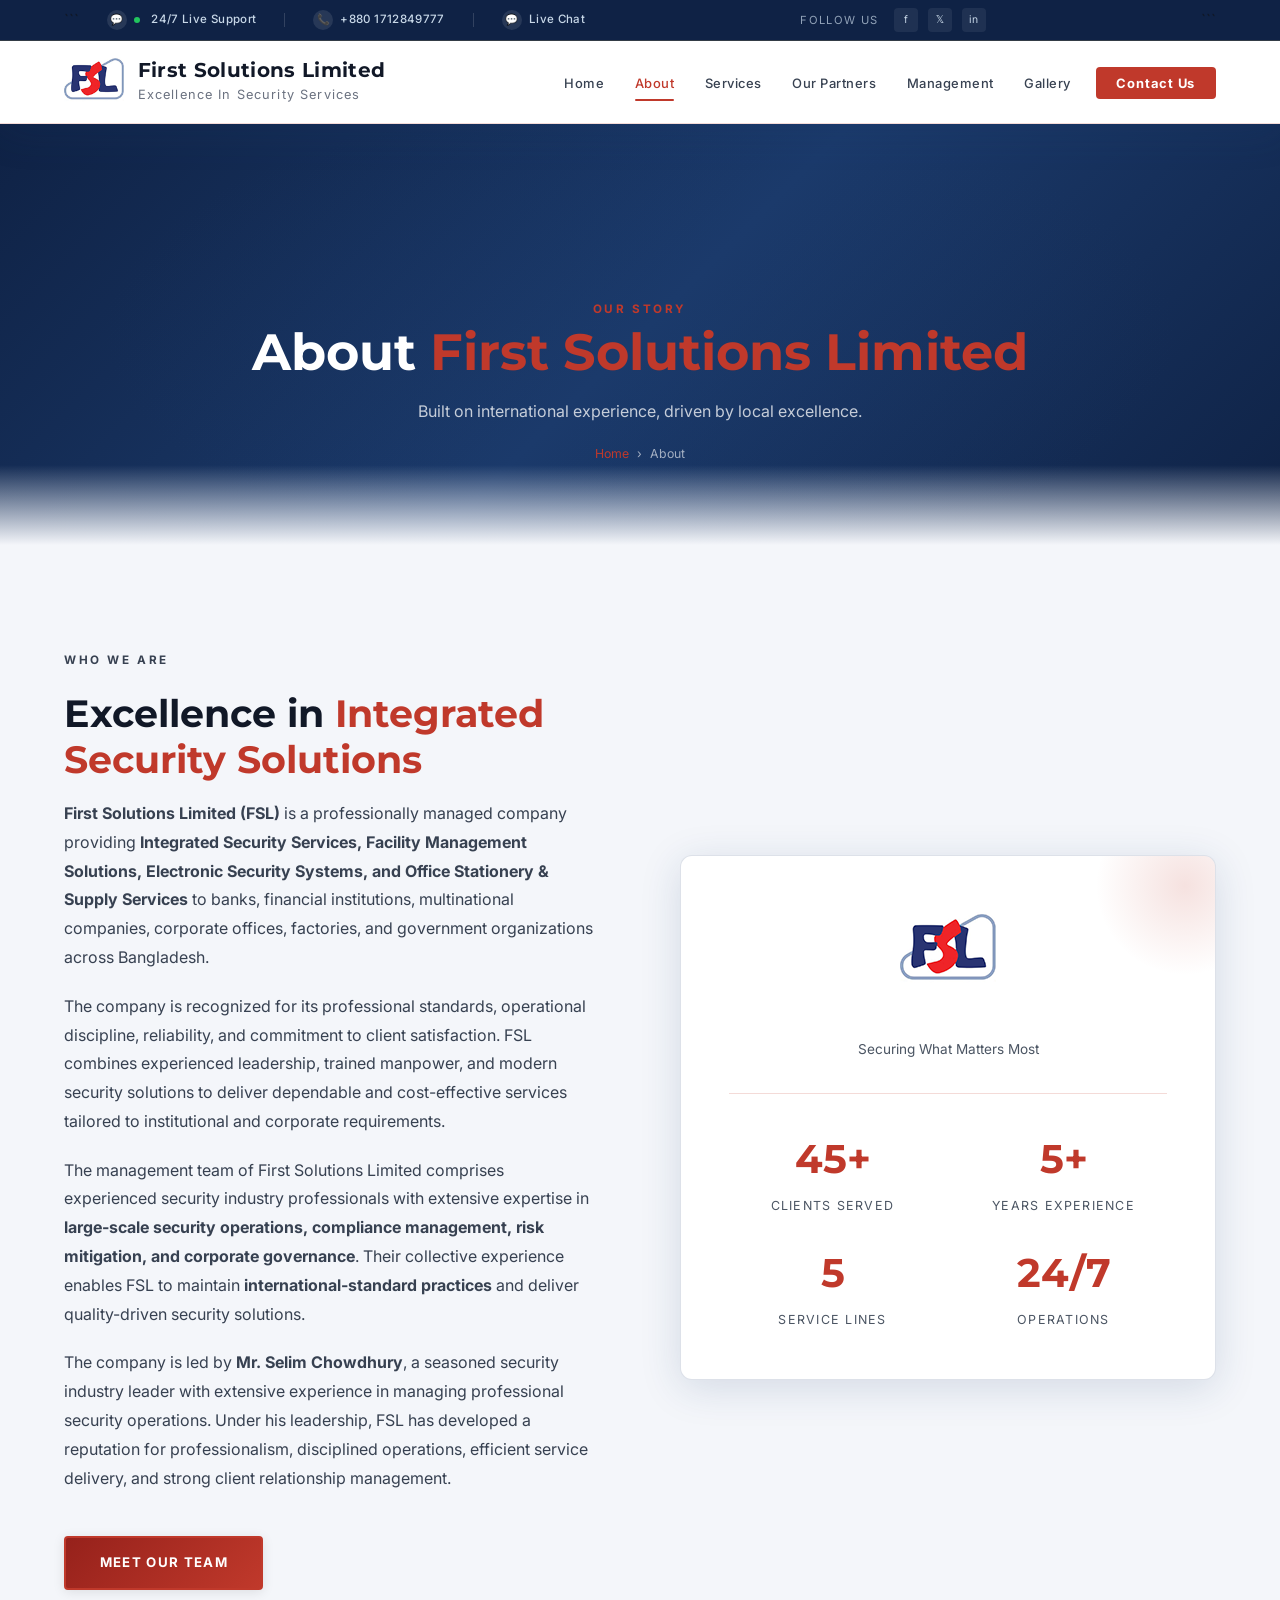
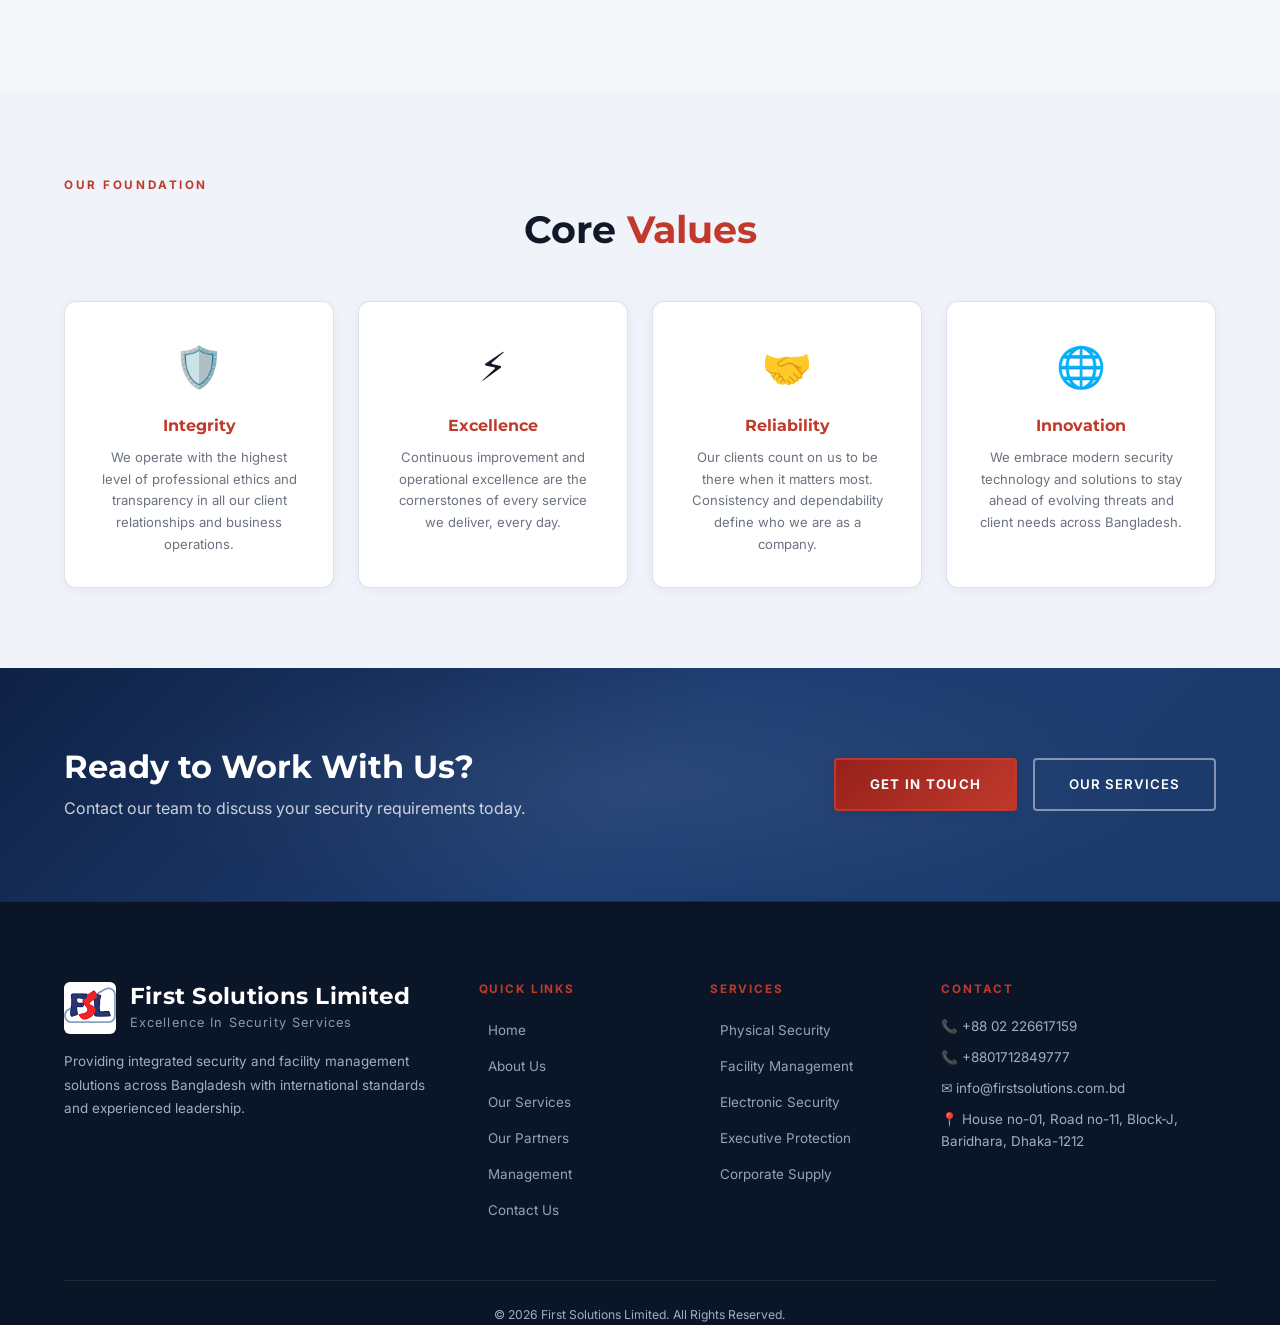
==== commit e10d7145: "initial commit" ====
--- a/about.html
+++ b/about.html
@@ -655,7 +655,7 @@
       </div>
 
       <!-- THEME SWITCHER -->
-      <div class="theme-switcher-section">
+      <!-- <div class="theme-switcher-section">
         <div class="theme-switcher-inner">
           <span class="theme-switcher-label">🎨 Theme</span>
           <div class="theme-btns">
@@ -673,7 +673,7 @@
             </button>
           </div>
         </div>
-      </div>
+      </div> -->
     </footer>
 
     <script src="main.js"></script>
--- a/style.css
+++ b/style.css
@@ -2618,4 +2618,17 @@
   }
 }
 
-/**New Add for nav**/
+/**New Add for nav 
+Management **/
+
+@media (max-width: 768px) {
+  .container > div:last-child {
+    grid-template-columns: 1fr !important;
+    padding: 0 1rem !important;
+  }
+}
+@media (min-width: 769px) and (max-width: 1024px) {
+  .container > div:last-child {
+    grid-template-columns: repeat(2, 1fr) !important;
+  }
+}
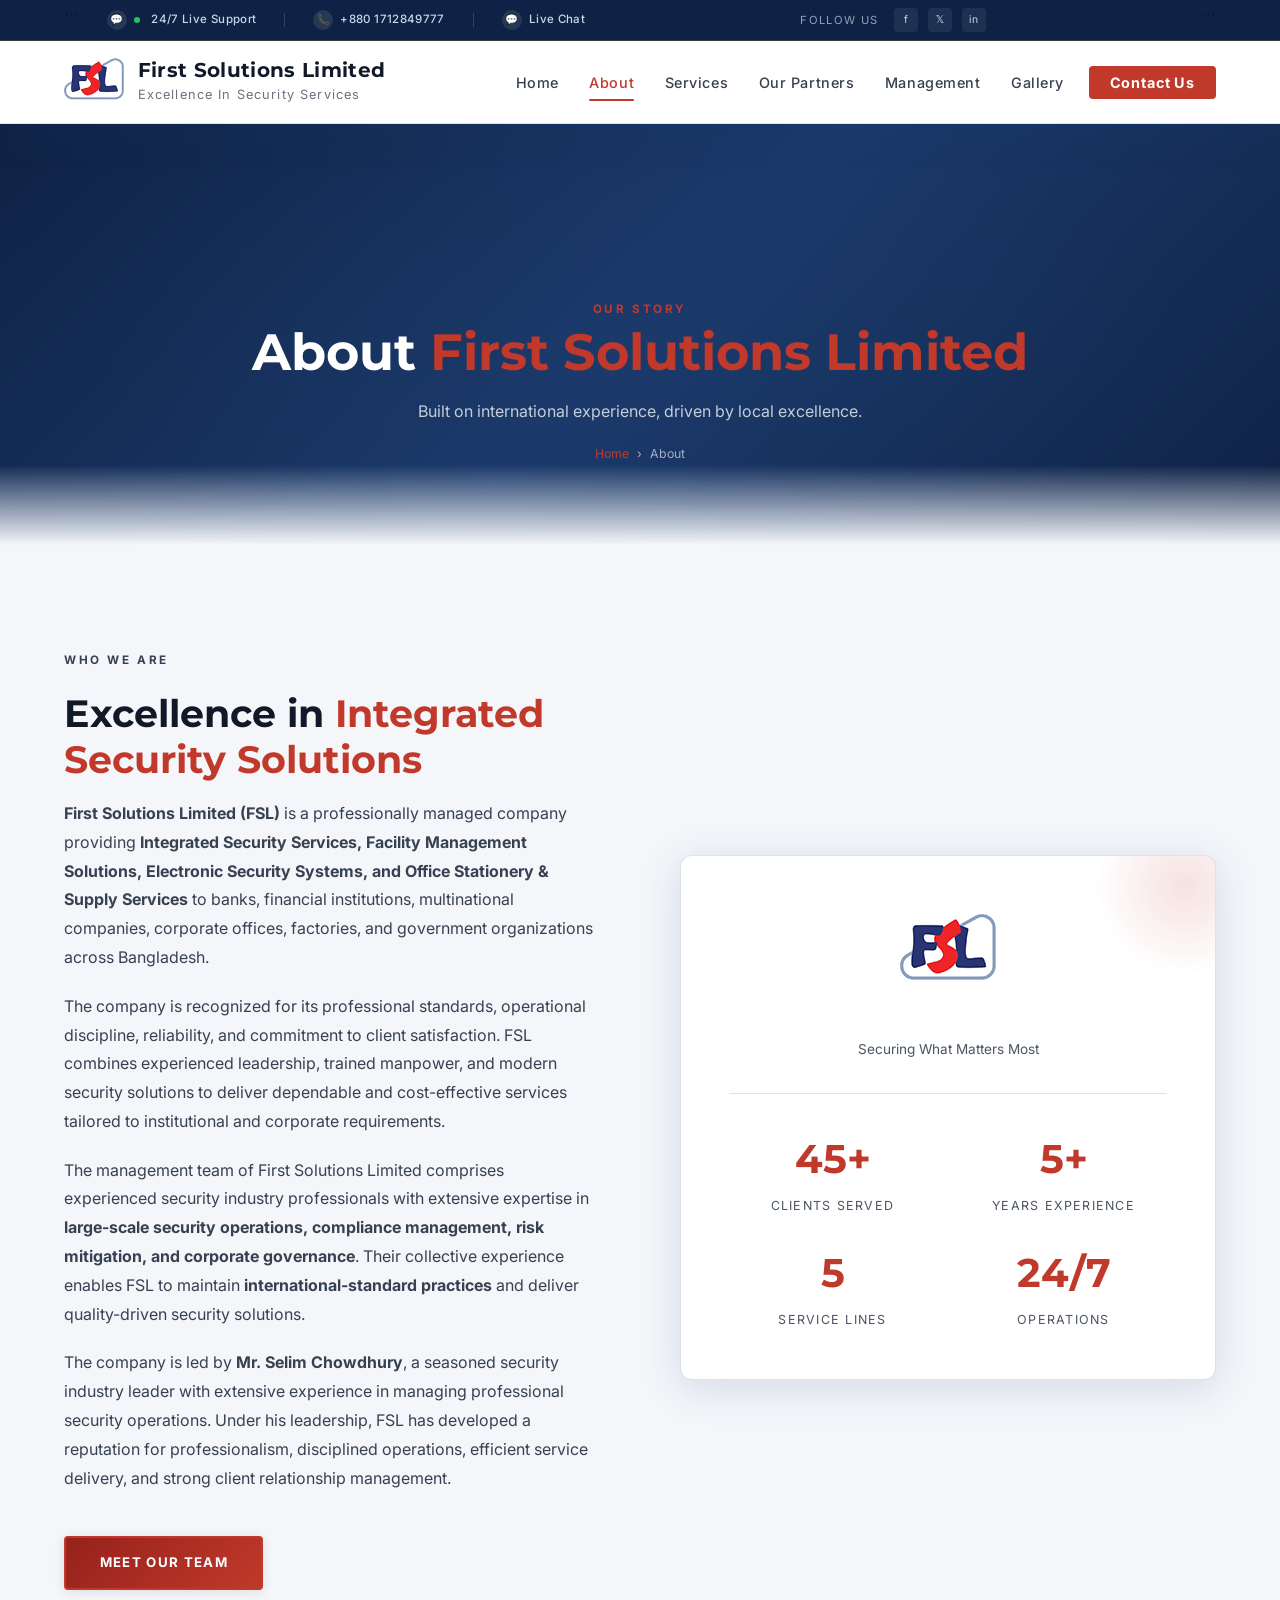
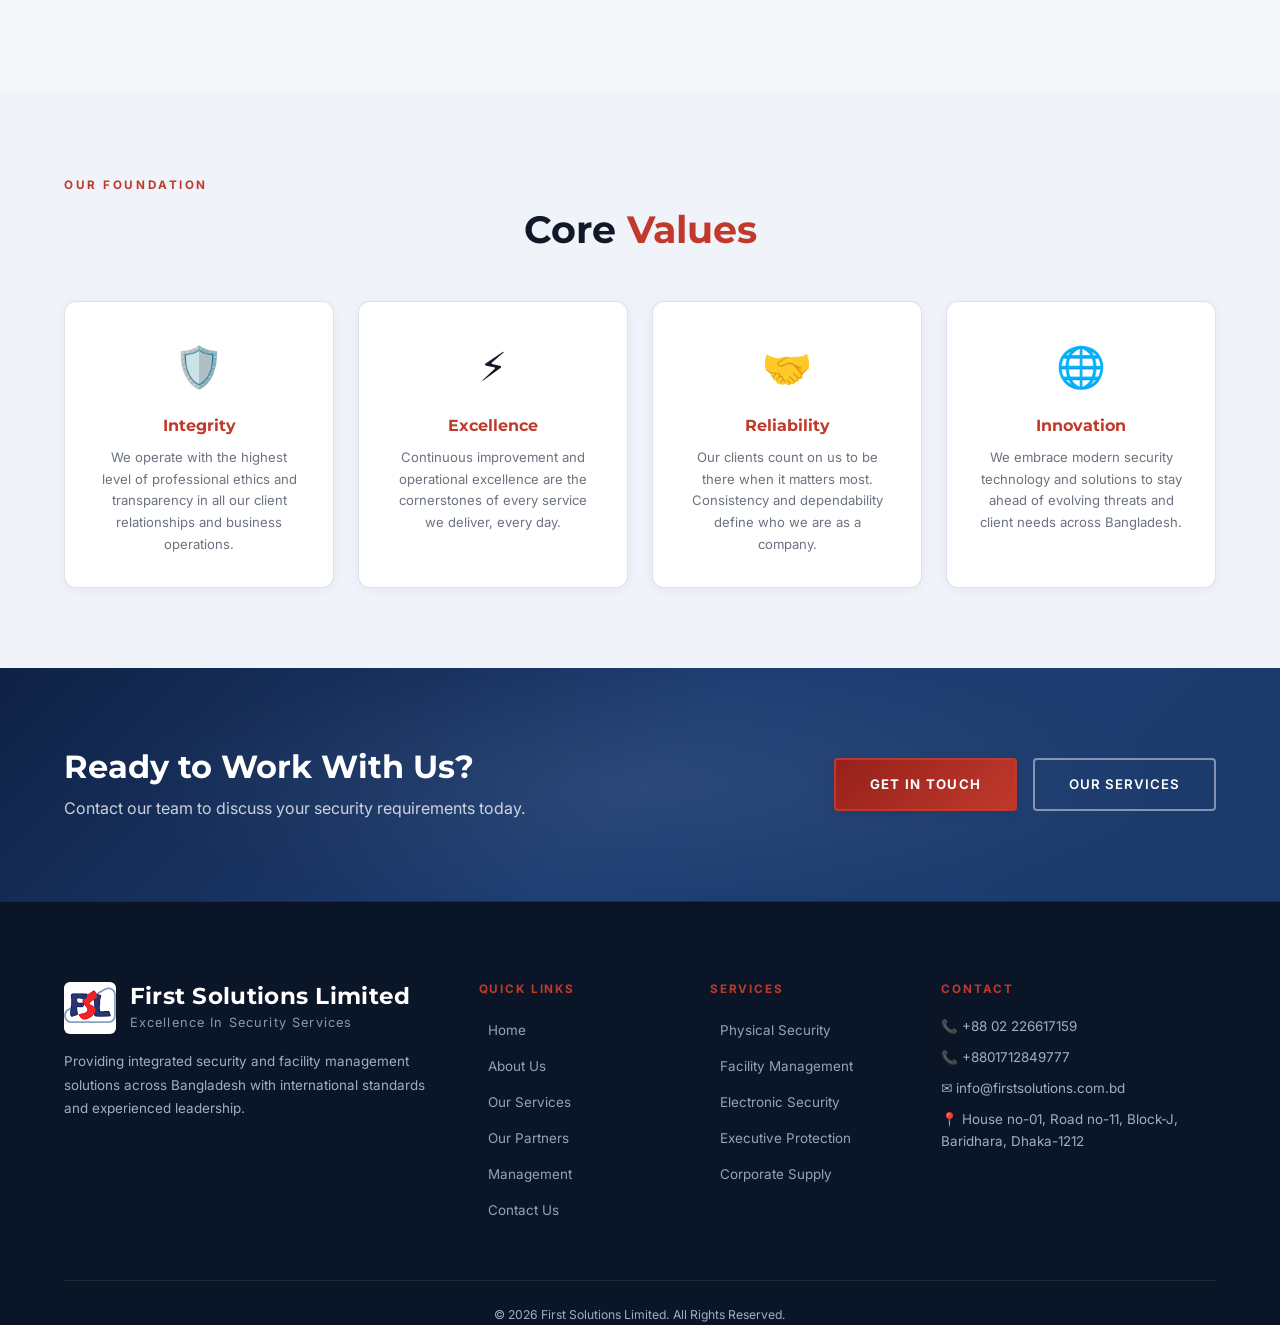
==== commit 55571b07: "initial commit" ====
--- a/about.html
+++ b/about.html
@@ -1,45 +1,45 @@
 <!doctype html>
 <html lang="en">
   <head>
-    <!-- ====== BASIC META ====== -->
+    
     <meta charset="UTF-8" />
     <meta name="viewport" content="width=device-width, initial-scale=1.0" />
 
-    <!-- ====== PRIMARY TITLE (SEO-Optimized for About Page) ====== -->
+   
     <title>
       About First Solutions Limited – Leading Security Company in Bangladesh
     </title>
 
-    <!-- ====== SEO META DESCRIPTION ====== -->
+   
     <meta
       name="description"
       content="Learn about First Solutions Limited (FSL) – Bangladesh's premier security services provider. Led by industry experts with extensive experience in physical security, facility management & electronic security."
     />
 
-    <!-- ====== KEYWORDS ====== -->
+    
     <meta
       name="keywords"
       content="about FSL, security company Bangladesh, First Solutions Limited, security services Dhaka, facility management Bangladesh, electronic security solutions, corporate security provider"
     />
 
-    <!-- ====== ROBOTS ====== -->
+  
     <meta name="robots" content="index, follow" />
     <meta name="googlebot" content="index, follow" />
 
-    <!-- ====== AUTHOR & PUBLISHER ====== -->
+   
     <meta name="author" content="First Solutions Limited" />
     <meta name="publisher" content="First Solutions Limited" />
 
-    <!-- ====== GEO TAGS ====== -->
+   
     <meta name="geo.region" content="BD" />
     <meta name="geo.placename" content="Dhaka" />
     <meta name="geo.position" content="23.8103;90.4125" />
     <meta name="ICBM" content="23.8103, 90.4125" />
 
-    <!-- ====== THEME COLOR ====== -->
+   
     <meta name="theme-color" content="#1B2A6B" />
 
-    <!-- ====== FAVICON ====== -->
+  
     <link
       rel="icon"
       type="image/png"
@@ -55,10 +55,10 @@
       href="https://firstsolutions.com.bd/image/logo/favicon.png"
     />
 
-    <!-- ====== CANONICAL URL ====== -->
+  
     <link rel="canonical" href="https://firstsolutions.com.bd/about.html" />
 
-    <!-- ====== OPEN GRAPH (Facebook, LinkedIn, etc.) ====== -->
+   
     <meta
       property="og:title"
       content="About First Solutions Limited – Leading Security Company in Bangladesh"
@@ -81,7 +81,7 @@
     <meta property="og:site_name" content="First Solutions Limited" />
     <meta property="og:locale" content="en_BD" />
 
-    <!-- ====== TWITTER CARDS ====== -->
+  
     <meta name="twitter:card" content="summary_large_image" />
     <meta
       name="twitter:title"
@@ -97,7 +97,7 @@
     />
     <meta name="twitter:site" content="@firstsolutionsbd" />
 
-    <!-- ====== PRELOAD & PRECONNECT (Performance) ====== -->
+    
     <link rel="preconnect" href="https://fonts.googleapis.com" />
     <link rel="preconnect" href="https://fonts.gstatic.com" crossorigin />
     <link
@@ -106,13 +106,13 @@
       as="style"
     />
 
-    <!-- ====== FONTS ====== -->
+  
     <link
       href="https://fonts.googleapis.com/css2?family=Montserrat:wght@600;700;800&family=Poppins:wght@600;700&family=Inter:wght@300;400;500;600&family=Open+Sans:wght@300;400;500;600&display=swap"
       rel="stylesheet"
     />
 
-    <!-- ====== FONT AWESOME (CDN with integrity) ====== -->
+    
     <link
       rel="stylesheet"
       href="https://cdnjs.cloudflare.com/ajax/libs/font-awesome/6.5.1/css/all.min.css"
@@ -121,10 +121,10 @@
       referrerpolicy="no-referrer"
     />
 
-    <!-- ====== MAIN STYLESHEET ====== -->
+    
     <link rel="stylesheet" href="style.css" />
 
-    <!-- ====== ABOUT PAGE SCHEMA MARKUP (JSON-LD) ====== -->
+   
     <script type="application/ld+json">
       {
         "@context": "https://schema.org",
@@ -154,7 +154,7 @@
       }
     </script>
 
-    <!-- ====== ORGANIZATION SCHEMA ====== -->
+   
     <script type="application/ld+json">
       {
         "@context": "https://schema.org",
@@ -186,7 +186,7 @@
       }
     </script>
 
-    <!-- ====== BREADCRUMB SCHEMA ====== -->
+   
     <script type="application/ld+json">
       {
         "@context": "https://schema.org",
@@ -208,7 +208,7 @@
       }
     </script>
     <style>
-      /* top offset for topbar + navbar */
+     
       body {
         padding-top: 0 !important;
       }
@@ -220,7 +220,7 @@
     </style>
   </head>
   <body>
-    <!-- Chatway Widget -->
+   
 
     <script
       id="chatway"
@@ -228,7 +228,7 @@
       src="https://cdn.chatway.app/widget.js?id=UHU3S1uPor0u"
     ></script>
 
-    <!-- TOP INFO BAR -->
+  
 
     <div id="topInfoBar">
       <div class="topbar-inner">
@@ -289,7 +289,7 @@
         trigger.addEventListener("click", function (e) {
           e.preventDefault();
 
-          // Chatway launcher খুঁজে click করা
+          
           const tryOpen = setInterval(function () {
             const launcher =
               document.querySelector(".chatway-widget-launcher") ||
@@ -309,7 +309,7 @@
         });
       });
     </script>
-    <!-- PAGE LOADER -->
+    
     <div id="fsl-loader">
       <div class="loader-logo">
         <img src="image/logo/FSL Logo-01.png" alt="FSL logo" />
@@ -654,26 +654,7 @@
         </div>
       </div>
 
-      <!-- THEME SWITCHER -->
-      <!-- <div class="theme-switcher-section">
-        <div class="theme-switcher-inner">
-          <span class="theme-switcher-label">🎨 Theme</span>
-          <div class="theme-btns">
-            <button class="theme-btn" data-theme-target="light">
-              <span class="swatch"></span> Light
-            </button>
-            <button class="theme-btn" data-theme-target="dark">
-              <span class="swatch"></span> Dark
-            </button>
-            <button class="theme-btn" data-theme-target="navy">
-              <span class="swatch"></span> Navy
-            </button>
-            <button class="theme-btn" data-theme-target="red">
-              <span class="swatch"></span> Red
-            </button>
-          </div>
-        </div>
-      </div> -->
+    
     </footer>
 
     <script src="main.js"></script>
--- a/style.css
+++ b/style.css
@@ -1,31 +1,28 @@
 /* ============================================
    FSL – First Solutions Limited
-   Multi-Theme System: White/Light + Red + Navy
+   Md. Mijanur Rahman
+   Payroll Officer
+   First Solutions Limited
    ============================================ */
 
-/* ── DEFAULT THEME: Light (White BG + Red + Navy) ── */
 :root,
 [data-theme="light"] {
-  /* ── Core Backgrounds ── */
   --black: #ffffff;
   --dark: #f4f6fa;
   --dark2: #eef1f8;
   --dark3: #e4e9f2;
   --charcoal: #f0f3fa;
 
-  /* ── Brand Red ── */
   --gold: #c0392b;
   --gold-lt: #e05444;
   --gold-dk: #96211b;
   --gold-glow: rgba(192, 57, 43, 0.15);
 
-  /* ── Navy ── */
   --navy: #1b3a6b;
   --navy-lt: #2a559e;
   --navy-dk: #0f2245;
   --navy-mid: #1e3d72;
 
-  /* ── Neutrals ── */
   --silver: #8898aa;
   --white: #111827;
   --off-white: #f4f6fa;
@@ -34,11 +31,9 @@
   --border: rgba(192, 57, 43, 0.18);
   --border-dim: rgba(27, 58, 107, 0.18);
 
-  /* ── Info Bar ── */
   --topbar-bg: #0f2245;
   --topbar-text: #c8d8e8;
 
-  /* ── Card & Surface ── */
   --card-bg: #ffffff;
   --card-border: rgba(27, 58, 107, 0.15);
   --input-bg: #f4f6fa;
@@ -46,7 +41,6 @@
   --text-secondary: #374151;
   --text-muted: #6b7280;
 
-  /* ── Misc ── */
   --radius: 4px;
   --radius-lg: 12px;
   --radius-xl: 20px;
@@ -56,7 +50,6 @@
   --font-body: "Inter", "Open Sans", system-ui, sans-serif;
   --transition: 0.3s cubic-bezier(0.4, 0, 0.2, 1);
 
-  /* ── Navbar ── */
   --navbar-bg: rgba(255, 255, 255, 0.97);
   --navbar-scrolled: rgba(255, 255, 255, 0.99);
   --nav-link-color: #374151;
@@ -68,14 +61,12 @@
   );
   --page-after-bg: var(--dark);
 
-  /* ── Footer ── */
   --footer-bg: #0a1628;
   --footer-text: #a0aec0;
   --footer-heading: #c0392b;
   --footer-link: #94a3b8;
 }
 
-/* ── DARK CLASSIC THEME ── */
 [data-theme="dark"] {
   --black: #0a0c10;
   --dark: #0d1117;
@@ -131,7 +122,6 @@
   --shadow-gold: 0 4px 24px rgba(201, 168, 76, 0.25);
 }
 
-/* ── NAVY PROFESSIONAL THEME ── */
 [data-theme="navy"] {
   --black: #0a1628;
   --dark: #0d1f3c;
@@ -187,7 +177,6 @@
   --shadow-gold: 0 4px 24px rgba(232, 184, 75, 0.25);
 }
 
-/* ── RED POWER THEME ── */
 [data-theme="red"] {
   --black: #0f0505;
   --dark: #150a0a;
@@ -502,7 +491,7 @@
   padding: 0.55rem 0;
   box-shadow: 0 4px 32px rgba(0, 0, 0, 0.15);
 }
-/* .navbar-wrapper — removed conflicting fixed positioning (unused in HTML) */
+
 .nav-container {
   max-width: 1200px;
   margin: 0 auto;
@@ -557,7 +546,7 @@
 .nav-links a {
   text-decoration: none;
   color: var(--nav-link-color);
-  font-size: 0.81rem;
+  font-size: 0.9rem;
   font-weight: 500;
   letter-spacing: 0.04em;
   padding: 0.5rem 0.85rem;
@@ -1339,7 +1328,7 @@
 /* ══════════════════════════════════════
    THEME SWITCHER IN FOOTER
    ══════════════════════════════════════ */
-.theme-switcher-section {
+/* .theme-switcher-section {
   background: var(--footer-bg);
   border-top: 1px solid rgba(255, 255, 255, 0.06);
   padding: 1.5rem 0;
@@ -1422,7 +1411,7 @@
 }
 .theme-btn[data-theme-target="red"].active {
   border-color: #e85555;
-}
+} */
 
 /* ══════════════════════════════════════
    PAGE HERO (Sub-pages)
@@ -2117,7 +2106,6 @@
   pointer-events: auto;
 }
 
-/* Mobile Nav Close Button — hidden/removed */
 .nav-close-btn {
   display: none !important;
 }
@@ -2126,7 +2114,6 @@
    RESPONSIVE
    ══════════════════════════════════════ */
 
-/* ── Tablet: 769px – 1024px ── */
 @media (max-width: 1024px) {
   .intro-grid,
   .about-grid {
@@ -2175,9 +2162,7 @@
   }
 }
 
-/* ── Mobile Landscape + Small Tablet: ≤768px ── */
 @media (max-width: 768px) {
-  /* ── NAVBAR & HAMBURGER ── */
   .hamburger {
     display: flex;
     z-index: 1002;
@@ -2207,7 +2192,7 @@
   .nav-links.open {
     display: flex;
   }
-  /* nav-close-btn removed */
+
   .nav-links a {
     font-size: 0.93rem;
     padding: 0.75rem 1rem;
@@ -2227,7 +2212,6 @@
     border-bottom: none;
   }
 
-  /* ── TOPBAR ── */
   .topbar-inner {
     padding: 0 16px;
   }
@@ -2241,7 +2225,6 @@
     display: none;
   }
 
-  /* ── HERO ── */
   .hero-info-strip {
     padding: 36px 0 32px;
   }
@@ -2272,7 +2255,6 @@
     flex-wrap: wrap;
   }
 
-  /* ── SECTIONS ── */
   .intro-section,
   .about-content,
   .services-full,
@@ -2297,7 +2279,6 @@
     font-size: 2rem;
   }
 
-  /* ── GRIDS ── */
   .services-grid {
     grid-template-columns: 1fr 1fr;
   }
@@ -2324,7 +2305,6 @@
     grid-template-columns: 1fr 1fr;
   }
 
-  /* ── CTA ── */
   .cta-band .container {
     flex-direction: column;
     text-align: center;
@@ -2338,7 +2318,6 @@
     font-size: 1.6rem;
   }
 
-  /* ── CONTACT ── */
   .contact-grid {
     grid-template-columns: 1fr;
     gap: 40px;
@@ -2350,15 +2329,12 @@
     padding: 1.75rem;
   }
 
-  /* ── FOOTER ── */
   .footer {
     padding: 60px 0 0;
   }
 }
 
-/* ── Mobile Portrait: ≤480px ── */
 @media (max-width: 480px) {
-  /* ── TOPBAR ── */
   .topbar-inner {
     padding: 0 12px;
   }
@@ -2379,7 +2355,6 @@
     display: none;
   }
 
-  /* ── NAVBAR ── */
   .nav-container {
     padding: 0 14px;
   }
@@ -2394,7 +2369,6 @@
     width: 40px;
   }
 
-  /* ── HERO ── */
   .hero-stats-circles {
     gap: 10px;
   }
@@ -2416,7 +2390,6 @@
     font-size: 0.85rem;
   }
 
-  /* ── SECTIONS ── */
   .intro-section,
   .about-content,
   .services-full,
@@ -2447,7 +2420,6 @@
     font-size: 1.9rem !important;
   }
 
-  /* ── GRIDS ── */
   .services-grid {
     grid-template-columns: 1fr !important;
   }
@@ -2478,7 +2450,6 @@
     gap: 2rem;
   }
 
-  /* ── SERVICES ACCORDION ── */
   .service-full-header {
     padding: 1.1rem 1.25rem;
     gap: 0.85rem;
@@ -2496,12 +2467,10 @@
     padding: 0 1.25rem;
   }
 
-  /* ── ABOUT VISUAL STATS ── */
   .about-visual {
     padding: 2rem 1.5rem;
   }
 
-  /* ── CONTACT FORM ── */
   .contact-form {
     padding: 1.25rem;
   }
@@ -2509,7 +2478,6 @@
     gap: 30px;
   }
 
-  /* ── MANAGEMENT CARD ── */
   .mgmt-card {
     padding: 1.5rem;
   }
@@ -2519,7 +2487,6 @@
     font-size: 1.6rem;
   }
 
-  /* ── BUTTONS ── */
   .btn-primary,
   .btn-outline,
   .btn-outline-light {
@@ -2527,14 +2494,12 @@
     padding: 0.7rem 1.4rem;
   }
 
-  /* ── PARTNERS CAROUSEL ── */
   .partner-logo-slide {
     font-size: 0.77rem;
     padding: 0.65rem 1rem;
     min-width: 120px;
   }
 
-  /* ── THEME SWITCHER ── */
   .theme-switcher-inner {
     gap: 0.75rem;
     flex-direction: column;
@@ -2548,7 +2513,6 @@
     padding: 0.4rem 0.75rem;
   }
 
-  /* ── CTA ── */
   .cta-content h2 {
     font-size: 1.35rem;
   }
@@ -2562,20 +2526,17 @@
     max-width: 260px;
   }
 
-  /* ── GALLERY ── */
   .gallery-filter {
     font-size: 0.72rem;
     padding: 0.45rem 0.9rem;
   }
 
-  /* ── MISC ── */
   div[style*="grid-template-columns:repeat(3,1fr)"] {
     display: flex !important;
     flex-direction: column !important;
   }
 }
 
-/* ── Extra Small: ≤360px ── */
 @media (max-width: 360px) {
   .stat-circle {
     width: 76px;
